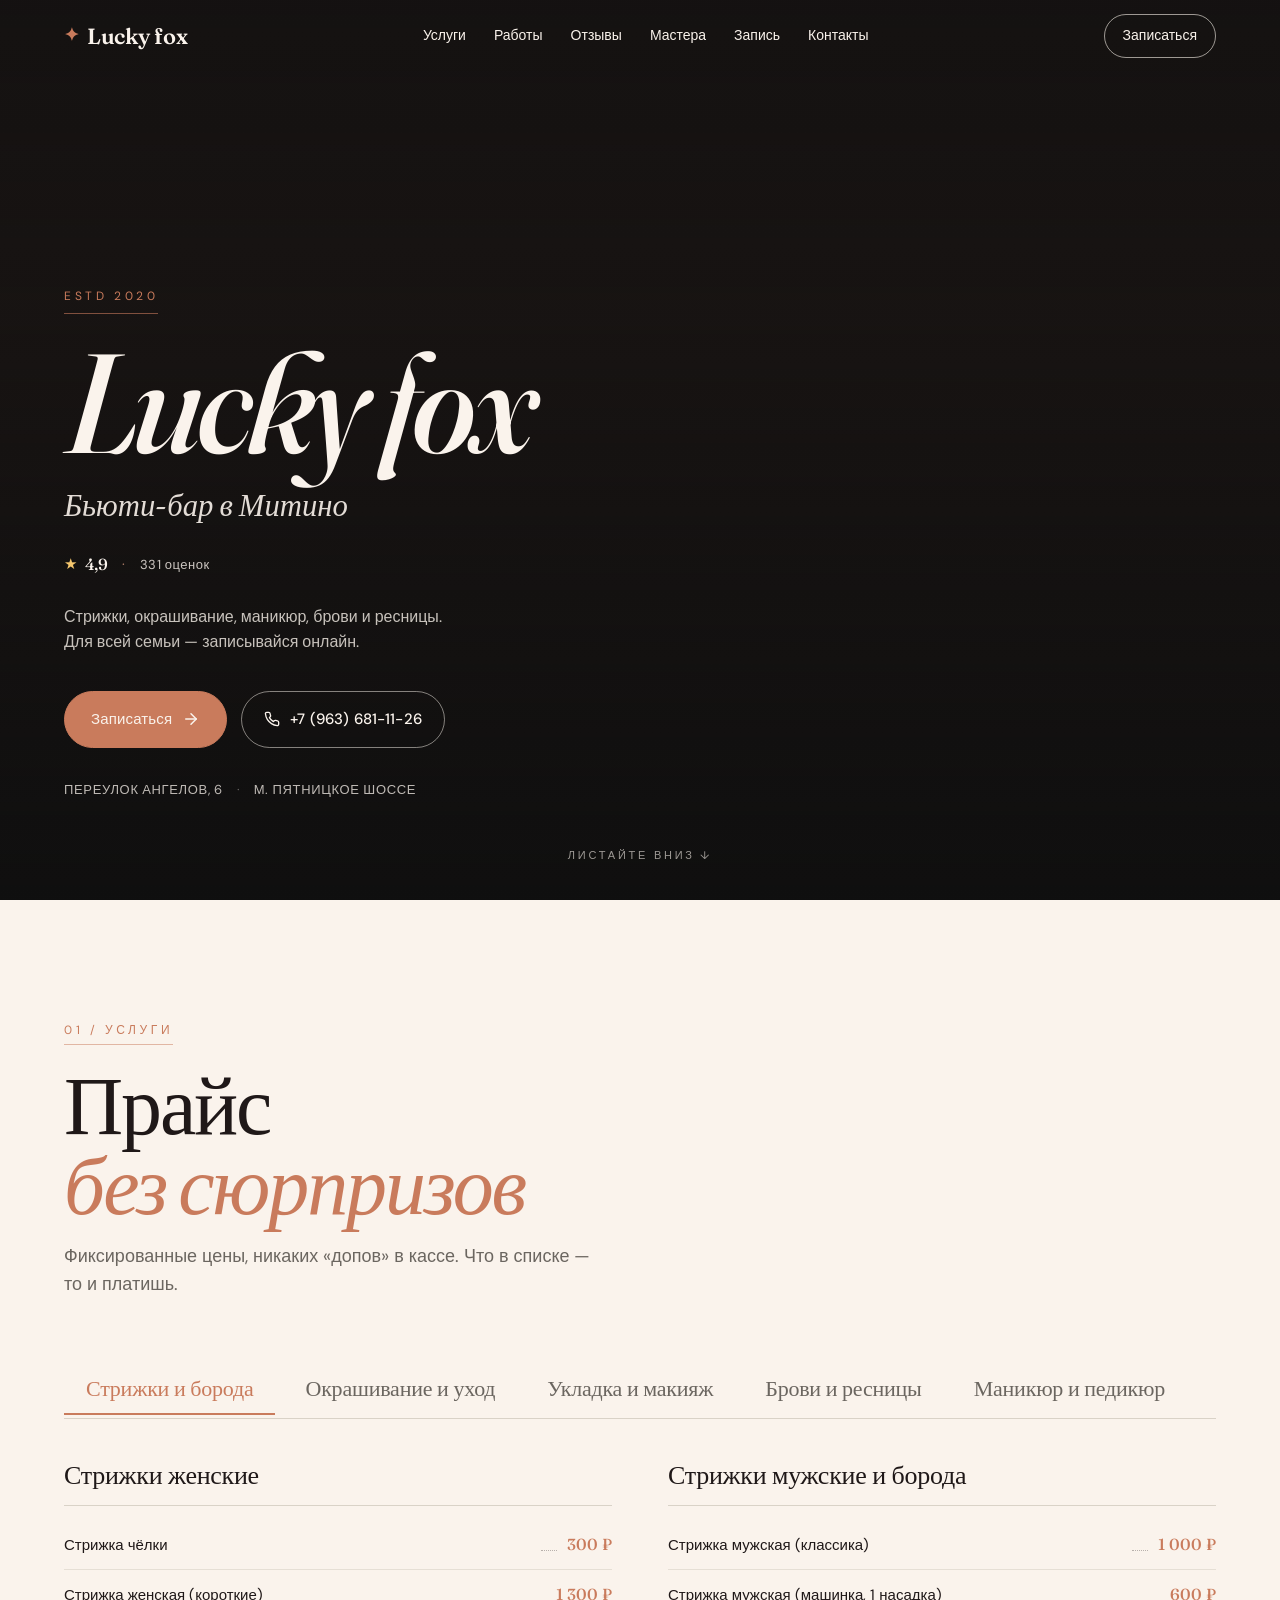
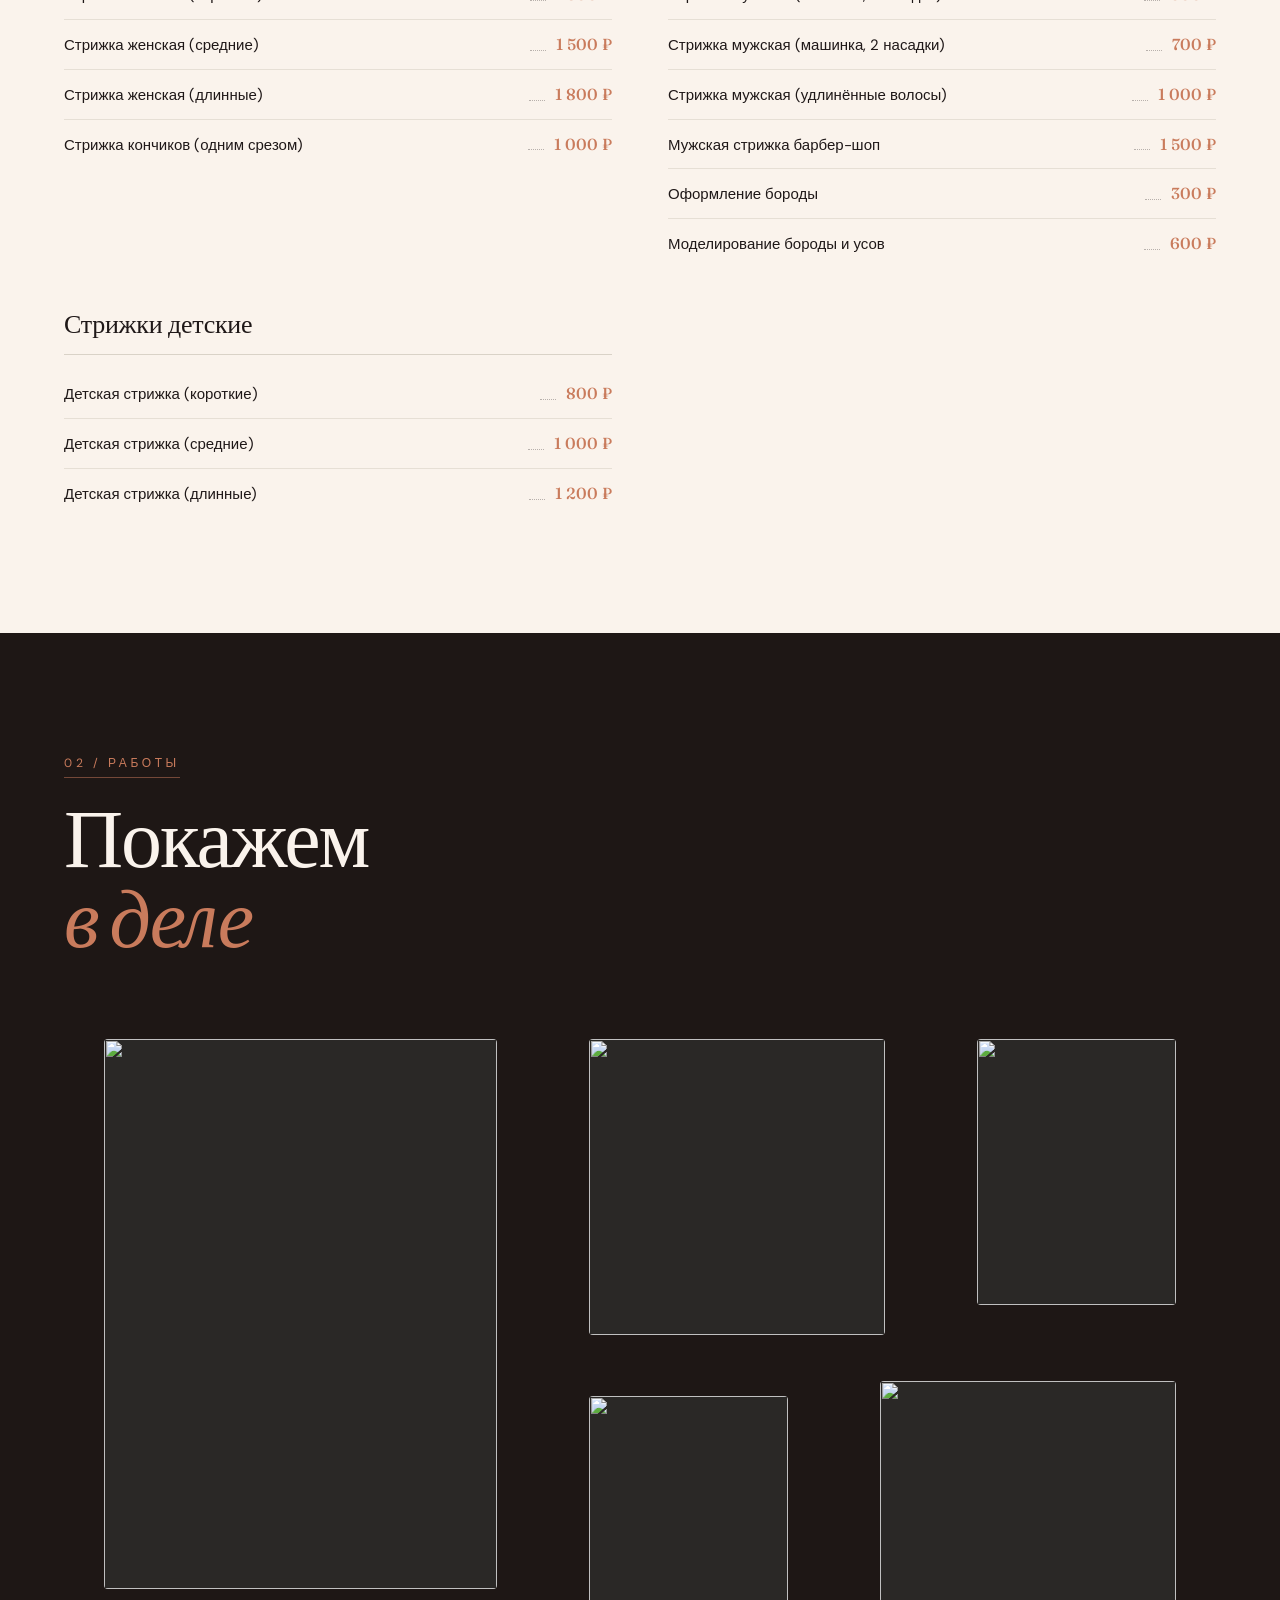
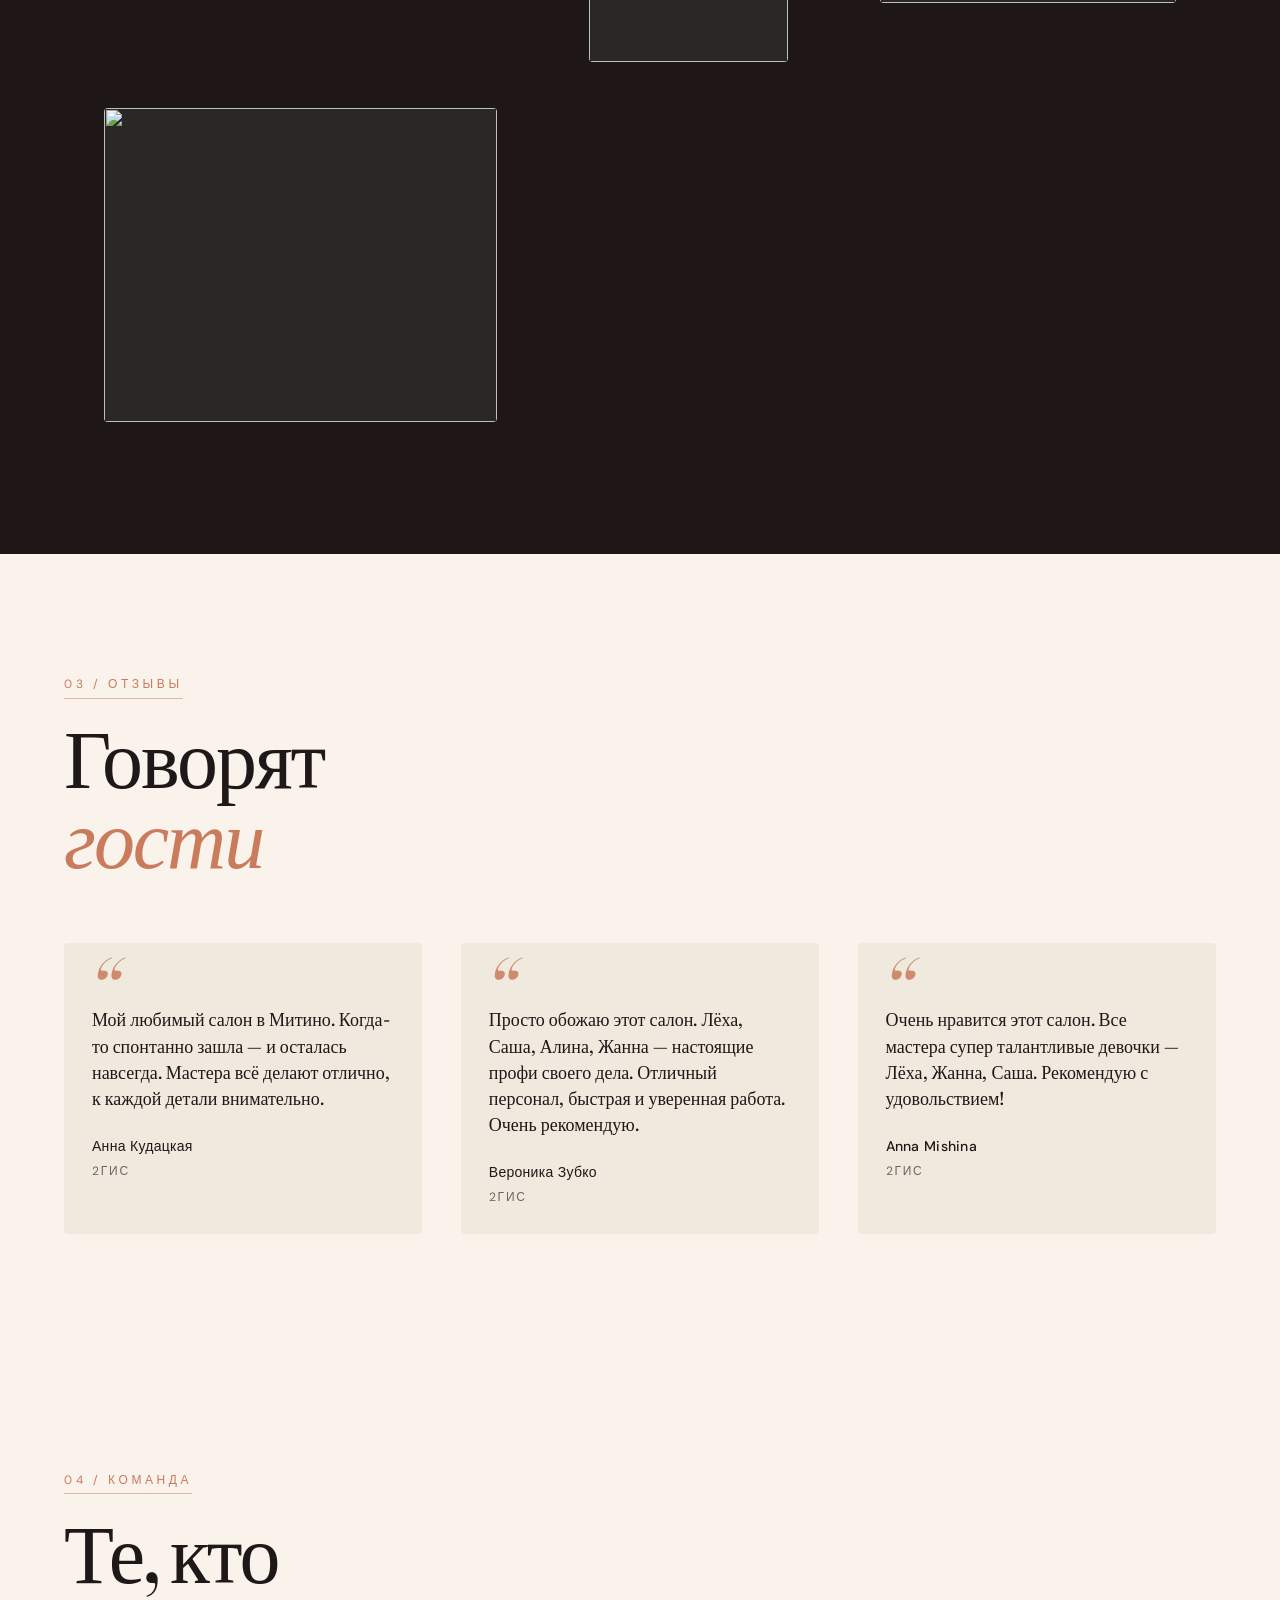
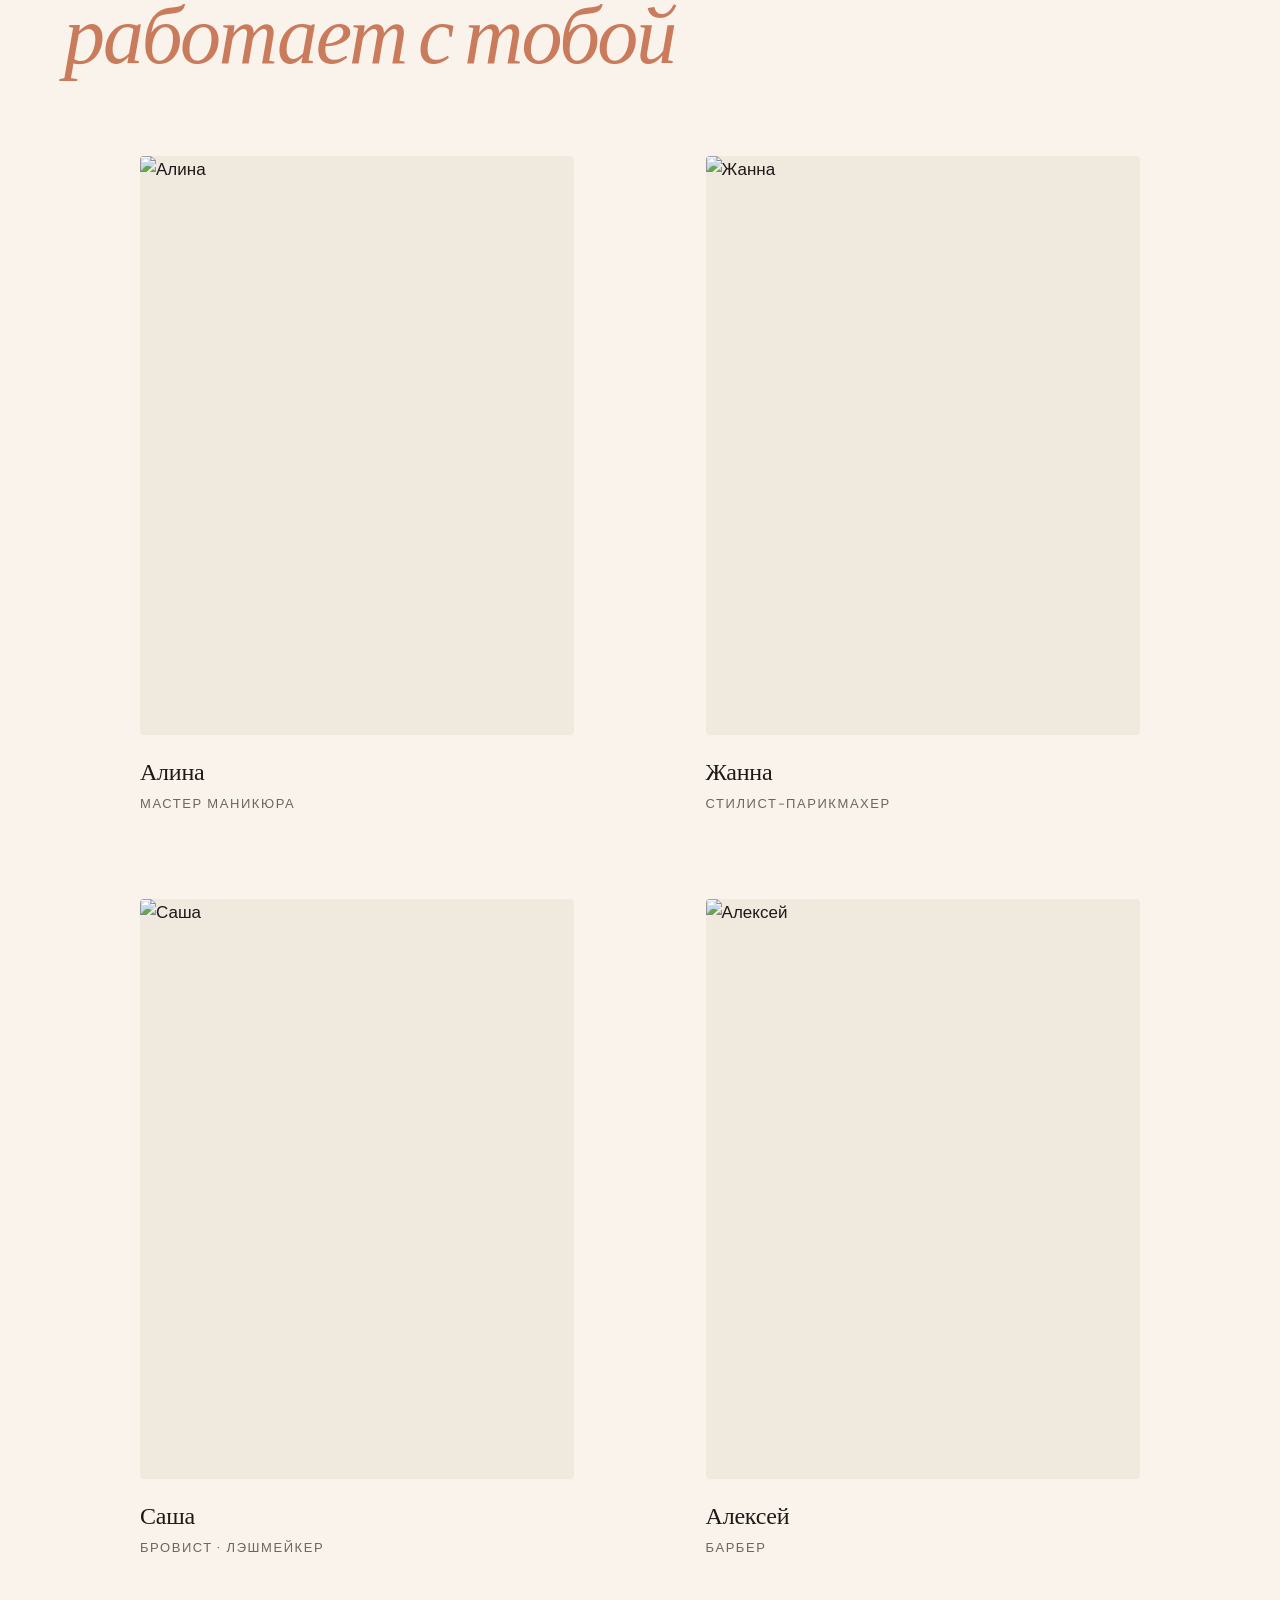
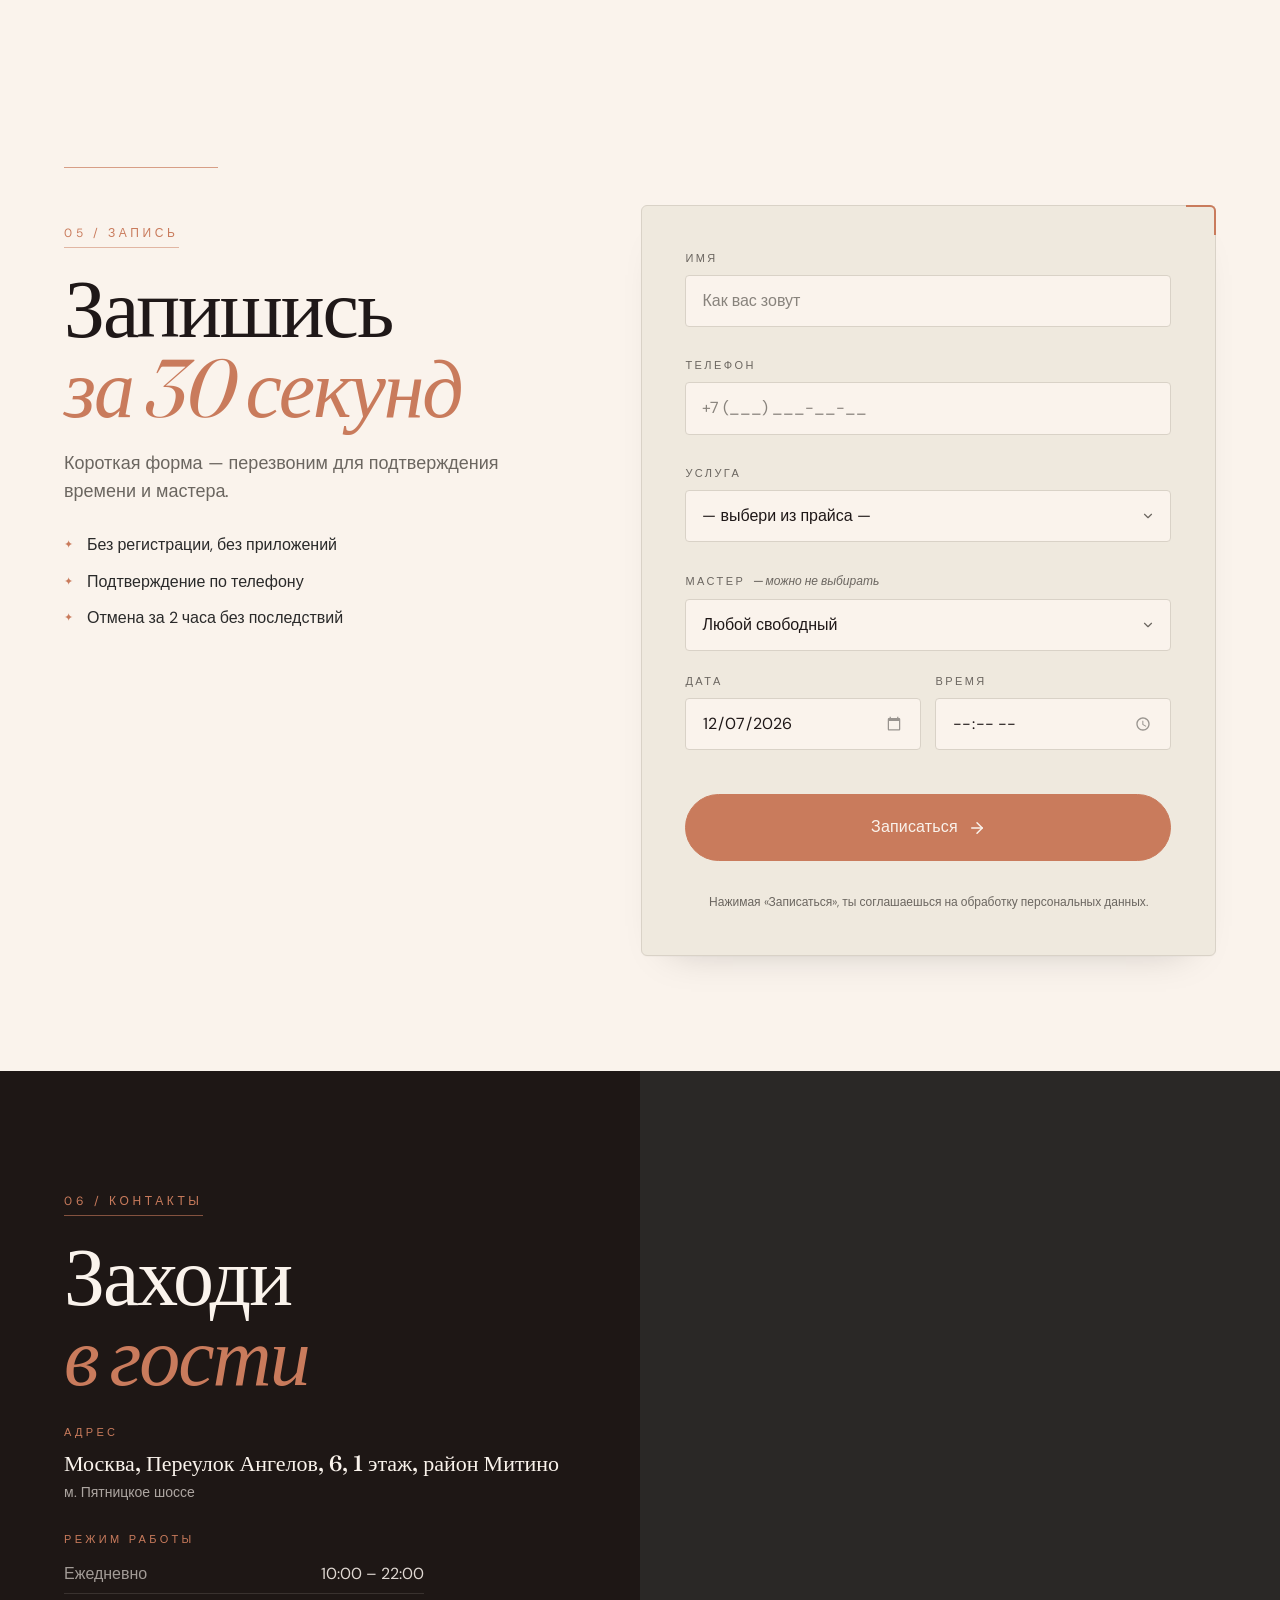
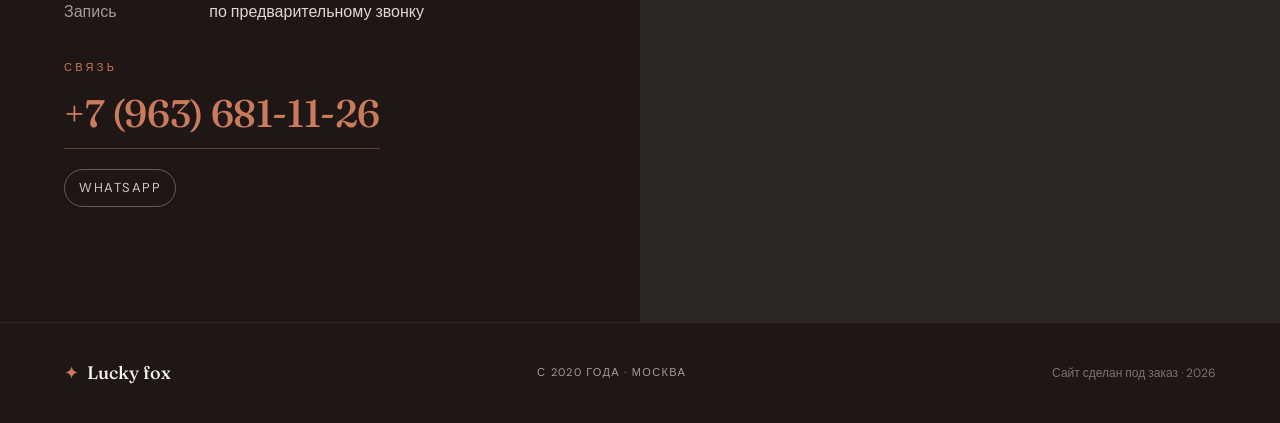
==== index.html @ 443ab56e "Lucky fox: полный прайс через табы (80 услуг, 5 категорий) + скролл «Листайте вниз»" ====
<!DOCTYPE html>
<html lang="ru">
<head>
  <meta charset="UTF-8" />
  <meta name="viewport" content="width=device-width, initial-scale=1, viewport-fit=cover" />
  <title data-bind="title">Барбершоп</title>
  <meta name="description" content="" data-bind="meta_description" />
  <meta name="theme-color" content="#1E1715" />

  <link rel="preconnect" href="https://fonts.googleapis.com" />
  <link rel="preconnect" href="https://fonts.gstatic.com" crossorigin />
  <link
    href="https://fonts.googleapis.com/css2?family=Fraunces:opsz,wght@9..144,400;9..144,500;9..144,600;9..144,700&family=DM+Sans:opsz,wght@9..40,400;9..40,500;9..40,600&display=swap"
    rel="stylesheet"
  />
  <link rel="stylesheet" href="style.css?v=3" />
</head>
<body>
  <!-- Шапка (мини, прилипает к верху) -->
  <header class="topbar" id="topbar">
    <a class="topbar__brand" href="#top">
      <span class="topbar__mark">✦</span>
      <span data-bind="name">—</span>
    </a>
    <nav class="topbar__nav">
      <a href="#services">Услуги</a>
      <a href="#gallery">Работы</a>
      <a href="#reviews">Отзывы</a>
      <a href="#masters">Мастера</a>
      <a href="#booking">Запись</a>
      <a href="#contacts">Контакты</a>
    </nav>
    <a class="topbar__cta" href="#booking">Записаться</a>
  </header>

  <!-- HERO -->
  <section class="hero" id="top">
    <div class="hero__media" data-bind-style="backgroundImage:hero_image_css"></div>
    <div class="hero__veil"></div>
    <div class="hero__inner">
      <div class="hero__est">
        ESTD <span data-bind="est_year">—</span>
      </div>
      <h1 class="hero__title">
        <span class="hero__title-name" data-bind="name">—</span>
      </h1>
      <p class="hero__tagline" data-bind="tagline">—</p>
      <div class="hero__trust" id="hero-trust"><!-- наполняется из config.trust --></div>
      <p class="hero__offer" data-bind="offer">—</p>
      <div class="hero__cta-row">
        <a class="btn btn--solid btn--with-arrow" href="#booking">
          <span>Записаться</span>
          <svg class="btn__arrow" viewBox="0 0 24 24" width="18" height="18" fill="none" stroke="currentColor" stroke-width="2" stroke-linecap="round" stroke-linejoin="round" aria-hidden="true"><line x1="5" y1="12" x2="19" y2="12"/><polyline points="12 5 19 12 12 19"/></svg>
        </a>
        <a class="btn btn--ghost btn--with-icon" data-bind-attr="href:phone_tel">
          <svg viewBox="0 0 24 24" width="16" height="16" fill="none" stroke="currentColor" stroke-width="2" stroke-linecap="round" stroke-linejoin="round" aria-hidden="true"><path d="M22 16.92v3a2 2 0 0 1-2.18 2 19.79 19.79 0 0 1-8.63-3.07 19.5 19.5 0 0 1-6-6 19.79 19.79 0 0 1-3.07-8.67A2 2 0 0 1 4.11 2h3a2 2 0 0 1 2 1.72 12.84 12.84 0 0 0 .7 2.81 2 2 0 0 1-.45 2.11L8.09 9.91a16 16 0 0 0 6 6l1.27-1.27a2 2 0 0 1 2.11-.45 12.84 12.84 0 0 0 2.81.7A2 2 0 0 1 22 16.92z"/></svg>
          <span data-bind="phone">—</span>
        </a>
      </div>
      <div class="hero__address">
        <span data-bind="address_short">—</span>
        <span class="dot">·</span>
        <span data-bind="metro">—</span>
      </div>
    </div>
    <div class="hero__scroll">Листайте вниз ↓</div>
  </section>

  <!-- УСЛУГИ -->
  <section class="section section--paper" id="services">
    <div class="section__head">
      <span class="eyebrow">01 / Услуги</span>
      <h2 class="section__title">Прайс<br /><em>без сюрпризов</em></h2>
      <p class="section__lede">
        Фиксированные цены, никаких «допов» в кассе. Что в списке — то и платишь.
      </p>
    </div>
    <div class="services-root" id="services-list">
      <!-- наполняется из config.services -->
    </div>
  </section>

  <!-- ГАЛЕРЕЯ -->
  <section class="section section--dark" id="gallery">
    <div class="section__head section__head--inverse">
      <span class="eyebrow">02 / Работы</span>
      <h2 class="section__title">Покажем<br /><em>в деле</em></h2>
    </div>
    <div class="gallery" id="gallery-grid">
      <!-- наполняется из config.gallery -->
    </div>
  </section>

  <!-- ОТЗЫВЫ -->
  <section class="section section--paper" id="reviews">
    <div class="section__head">
      <span class="eyebrow">03 / Отзывы</span>
      <h2 class="section__title">Говорят<br /><em>гости</em></h2>
    </div>
    <div class="reviews" id="reviews-list">
      <!-- наполняется из config.reviews -->
    </div>
  </section>

  <!-- МАСТЕРА -->
  <section class="section section--paper" id="masters" data-section="masters">
    <div class="section__head">
      <span class="eyebrow">04 / Команда</span>
      <h2 class="section__title">Те, кто<br /><em>работает с тобой</em></h2>
    </div>
    <div class="masters" id="masters-list">
      <!-- наполняется из config.masters -->
    </div>
  </section>

  <!-- ЗАПИСЬ -->
  <section class="section section--paper section--booking" id="booking">
    <div class="booking">
      <div class="booking__head">
        <span class="eyebrow">05 / Запись</span>
        <h2 class="section__title">Запишись<br /><em>за 30 секунд</em></h2>
        <p class="section__lede">
          Короткая форма — перезвоним для подтверждения времени и мастера.
        </p>
        <ul class="booking__points">
          <li><span class="booking__bullet">✦</span> Без регистрации, без приложений</li>
          <li><span class="booking__bullet">✦</span> Подтверждение по телефону</li>
          <li><span class="booking__bullet">✦</span> Отмена за 2 часа без последствий</li>
        </ul>
      </div>

      <form class="booking__form" id="booking-form" novalidate>
        <div class="field">
          <label class="field__label" for="b-name">Имя</label>
          <input class="field__input" id="b-name" name="name" type="text" required minlength="2" autocomplete="given-name" placeholder="Как вас зовут" />
          <div class="field__error" data-error-for="name"></div>
        </div>

        <div class="field">
          <label class="field__label" for="b-phone">Телефон</label>
          <input class="field__input" id="b-phone" name="phone" type="tel" required inputmode="tel" autocomplete="tel" placeholder="+7 (___) ___-__-__" />
          <div class="field__error" data-error-for="phone"></div>
        </div>

        <div class="field">
          <label class="field__label" for="b-service">Услуга</label>
          <div class="field__select-wrap">
            <select class="field__input field__select" id="b-service" name="service" required>
              <option value="">— выбери из прайса —</option>
            </select>
            <svg class="field__select-caret" viewBox="0 0 24 24" width="14" height="14" fill="none" stroke="currentColor" stroke-width="2" stroke-linecap="round" stroke-linejoin="round" aria-hidden="true"><polyline points="6 9 12 15 18 9"/></svg>
          </div>
          <div class="field__error" data-error-for="service"></div>
        </div>

        <div class="field">
          <label class="field__label" for="b-master">
            Мастер <span class="field__opt">— можно не выбирать</span>
          </label>
          <div class="field__select-wrap">
            <select class="field__input field__select" id="b-master" name="master">
              <option value="">Любой свободный</option>
            </select>
            <svg class="field__select-caret" viewBox="0 0 24 24" width="14" height="14" fill="none" stroke="currentColor" stroke-width="2" stroke-linecap="round" stroke-linejoin="round" aria-hidden="true"><polyline points="6 9 12 15 18 9"/></svg>
          </div>
        </div>

        <div class="field-row">
          <div class="field">
            <label class="field__label" for="b-date">Дата</label>
            <input class="field__input" id="b-date" name="date" type="date" required />
            <div class="field__error" data-error-for="date"></div>
          </div>
          <div class="field">
            <label class="field__label" for="b-time">Время</label>
            <input class="field__input" id="b-time" name="time" type="time" required step="900" />
            <div class="field__error" data-error-for="time"></div>
          </div>
        </div>

        <button class="btn btn--solid btn--book btn--with-arrow" type="submit" id="booking-submit">
          <span class="btn__label">Записаться</span>
          <svg class="btn__arrow" viewBox="0 0 24 24" width="18" height="18" fill="none" stroke="currentColor" stroke-width="2" stroke-linecap="round" stroke-linejoin="round" aria-hidden="true"><line x1="5" y1="12" x2="19" y2="12"/><polyline points="12 5 19 12 12 19"/></svg>
          <svg class="btn__spinner" viewBox="0 0 24 24" width="20" height="20" fill="none" stroke="currentColor" stroke-width="2" stroke-linecap="round" aria-hidden="true"><circle cx="12" cy="12" r="9" stroke-opacity=".25"/><path d="M21 12a9 9 0 0 0-9-9"/></svg>
        </button>

        <p class="booking__legal">
          Нажимая «Записаться», ты соглашаешься на обработку персональных данных.
        </p>
      </form>

      <!-- Success state — показывается вместо формы после успешной отправки -->
      <div class="booking__success" id="booking-success" hidden>
        <span class="booking__success-mark">✦</span>
        <h3 class="booking__success-title">Заявка<br /><em>принята</em></h3>
        <p class="booking__success-lede">
          Мы свяжемся с тобой в течение часа, чтобы подтвердить время и мастера.
        </p>
        <div class="booking__success-actions">
          <a class="btn btn--ghost-dark btn--with-icon" data-bind-attr="href:phone_tel">
            <svg viewBox="0 0 24 24" width="16" height="16" fill="none" stroke="currentColor" stroke-width="2" stroke-linecap="round" stroke-linejoin="round" aria-hidden="true"><path d="M22 16.92v3a2 2 0 0 1-2.18 2 19.79 19.79 0 0 1-8.63-3.07 19.5 19.5 0 0 1-6-6 19.79 19.79 0 0 1-3.07-8.67A2 2 0 0 1 4.11 2h3a2 2 0 0 1 2 1.72 12.84 12.84 0 0 0 .7 2.81 2 2 0 0 1-.45 2.11L8.09 9.91a16 16 0 0 0 6 6l1.27-1.27a2 2 0 0 1 2.11-.45 12.84 12.84 0 0 0 2.81.7A2 2 0 0 1 22 16.92z"/></svg>
            <span>Позвонить сейчас</span>
          </a>
          <button class="booking__again" id="booking-again" type="button">или записаться ещё раз</button>
        </div>
      </div>
    </div>
  </section>

  <!-- КОНТАКТЫ -->
  <section class="section section--dark section--contacts" id="contacts">
    <div class="contacts">
      <div class="contacts__col contacts__col--info">
        <span class="eyebrow eyebrow--inverse">06 / Контакты</span>
        <h2 class="section__title section__title--inverse">
          Заходи<br /><em>в гости</em>
        </h2>

        <div class="contacts__block">
          <div class="contacts__label">Адрес</div>
          <div class="contacts__value" data-bind="address">—</div>
          <div class="contacts__sub" data-bind="metro">—</div>
        </div>

        <div class="contacts__block">
          <div class="contacts__label">Режим работы</div>
          <ul class="hours" id="hours-list">
            <!-- наполняется из config.hours -->
          </ul>
        </div>

        <div class="contacts__block">
          <div class="contacts__label">Связь</div>
          <a class="contacts__phone" data-bind-attr="href:phone_tel">
            <span data-bind="phone">—</span>
          </a>
          <div class="contacts__socials" id="contacts-socials">
            <!-- наполняется из config.* -->
          </div>
        </div>
      </div>

      <div class="contacts__col contacts__col--map">
        <div class="map" id="map">
          <!-- iframe вставляется через script.js, если задан config.map_embed_src -->
        </div>
      </div>
    </div>
  </section>

  <!-- ФУТЕР -->
  <footer class="footer">
    <div class="footer__brand">
      <span class="footer__mark">✦</span>
      <span data-bind="name">—</span>
    </div>
    <div class="footer__est">
      С <span data-bind="est_year">—</span> года · Москва
    </div>
    <div class="footer__signature">
      Сайт сделан под заказ · <span class="footer__year" id="footer-year"></span>
    </div>
  </footer>

  <!-- Плавающая кнопка записи для мобилы -->
  <a class="fab" href="#booking" aria-label="Записаться">
    <svg viewBox="0 0 24 24" width="20" height="20" fill="none" stroke="currentColor" stroke-width="2" stroke-linecap="round" stroke-linejoin="round" aria-hidden="true">
      <rect x="3" y="4" width="18" height="18" rx="2" ry="2"/>
      <line x1="16" y1="2" x2="16" y2="6"/>
      <line x1="8" y1="2" x2="8" y2="6"/>
      <line x1="3" y1="10" x2="21" y2="10"/>
      <polyline points="9 16 11 18 15 14"/>
    </svg>
    <span class="fab__label">Записаться</span>
  </a>

  <script src="config.js?v=3"></script>
  <script src="script.js?v=3"></script>
</body>
</html>
---- style.css ----
/* ============================================================
   ТОПОР · Барбершоп — Editorial Minimalism
   Шрифты: Fraunces (display, variable serif) + DM Sans (body)
   Все настраиваемые значения — в :root и инжектятся из config.js
   ============================================================ */

:root {
  /* Цвета (переопределяются из config.js через JS) */
  --accent: #B8835A;
  --accent-dark: #8E5F3E;
  --ink: #0F0F0F;
  --ink-soft: #2A2A2A;
  --muted: #6B6660;
  --line: #D9D2C7;
  --paper: #F5F1EB;
  --paper-soft: #EFE9DE;
  --paper-dark: #1A1A1A;
  --paper-dark-soft: #2A2826;

  /* Типографика — расширенный fallback, если Fraunces не загрузится (например, на iOS) */
  --display: "Fraunces", "Iowan Old Style", "Cormorant Garamond", "Hoefler Text", "Georgia", "Times New Roman", serif;
  --body: "DM Sans", -apple-system, BlinkMacSystemFont, "Segoe UI", sans-serif;

  /* Ритм */
  --section-px: clamp(20px, 5vw, 96px);
  --section-py: clamp(64px, 9vw, 140px);
  --max-w: 1320px;
}

* { box-sizing: border-box; }
html { scroll-behavior: smooth; }
body {
  margin: 0;
  font-family: var(--body);
  font-size: 17px;
  line-height: 1.55;
  color: var(--ink);
  /* Тёмный фон под всем сайтом — чтобы iOS safe-area сверху/снизу не была белой */
  background: var(--paper-dark);
  -webkit-font-smoothing: antialiased;
  text-rendering: optimizeLegibility;
}
img { max-width: 100%; display: block; }
a { color: inherit; text-decoration: none; }
button { font: inherit; cursor: pointer; }

/* ===== TOPBAR ===== */
.topbar {
  position: fixed; top: 0; left: 0; right: 0; z-index: 50;
  padding-top: max(14px, env(safe-area-inset-top));
  padding-bottom: 14px;
  padding-left: var(--section-px); padding-right: var(--section-px);
  display: flex; align-items: center; justify-content: space-between;
  /* Прозрачный над hero — фон появляется только при скролле */
  background: transparent;
  border-bottom: 1px solid transparent;
  transition: background .25s, border-color .2s, padding .2s, backdrop-filter .25s;
}
.topbar.is-scrolled {
  background: color-mix(in srgb, var(--paper) 92%, transparent);
  backdrop-filter: blur(12px);
  -webkit-backdrop-filter: blur(12px);
  border-bottom-color: var(--line);
  padding-top: max(10px, env(safe-area-inset-top));
  padding-bottom: 10px;
}
/* Над hero (когда topbar прозрачный) текст белый, чтобы читался на фото */
.topbar:not(.is-scrolled) .topbar__brand,
.topbar:not(.is-scrolled) .topbar__nav a { color: var(--paper); }
.topbar:not(.is-scrolled) .topbar__cta {
  color: var(--paper);
  border-color: color-mix(in srgb, var(--paper) 60%, transparent);
}
.topbar:not(.is-scrolled) .topbar__cta:hover {
  background: var(--paper); color: var(--ink); border-color: var(--paper);
}
.topbar__brand {
  display: inline-flex; align-items: center; gap: 8px;
  font-family: var(--display); font-weight: 600; font-size: 22px;
  letter-spacing: -.01em;
}
.topbar__mark { color: var(--accent); font-size: 18px; transform: translateY(-1px); }
.topbar__nav { display: flex; gap: 28px; font-size: 14px; }
.topbar__nav a {
  position: relative; padding: 6px 0;
  color: var(--ink-soft); transition: color .15s;
}
.topbar__nav a:hover { color: var(--accent); }
.topbar__cta {
  padding: 10px 18px;
  border: 1px solid var(--ink);
  border-radius: 999px;
  font-size: 14px; font-weight: 500;
  transition: background .15s, color .15s;
}
.topbar__cta:hover { background: var(--ink); color: var(--paper); }

@media (max-width: 820px) {
  .topbar { padding: 10px 16px; }
  .topbar__nav { display: none; }
  .topbar__brand { font-size: 18px; }
  .topbar__cta { padding: 8px 14px; font-size: 13px; }
}

/* ===== HERO ===== */
.hero {
  position: relative; min-height: 100vh;
  display: flex; align-items: flex-end;
  padding: 120px var(--section-px) clamp(60px, 8vw, 100px);
  color: var(--paper); overflow: hidden;
}
.hero__media {
  position: absolute; inset: 0;
  background-size: cover; background-position: center;
  transform: scale(1.05);
  animation: heroZoom 18s ease-out forwards;
}
@keyframes heroZoom { to { transform: scale(1); } }
.hero__veil {
  position: absolute; inset: 0;
  background: linear-gradient(
    180deg,
    rgba(15,15,15,.62) 0%,
    rgba(15,15,15,.42) 35%,
    rgba(15,15,15,.95) 100%
  );
}
.hero__inner {
  position: relative;
  max-width: 880px;
  width: 100%;
}
.hero__est {
  display: inline-block;
  font-size: 12px; letter-spacing: .3em; text-transform: uppercase;
  color: var(--accent);
  padding-bottom: 8px;
  border-bottom: 1px solid color-mix(in srgb, var(--accent) 60%, transparent);
  margin-bottom: 24px;
  animation: fadeUp .8s .1s both;
}
.hero__title {
  font-family: var(--display);
  font-weight: 500;
  font-size: clamp(56px, 11vw, 168px);
  line-height: .92;
  letter-spacing: -.035em;
  margin: 0 0 18px;
  animation: fadeUp .9s .25s both;
}
.hero__title-name { font-style: italic; }
.hero__tagline {
  font-family: var(--display);
  font-size: clamp(22px, 2.4vw, 32px);
  font-weight: 400;
  font-style: italic;
  margin: 0 0 28px;
  line-height: 1.25;
  max-width: 660px;
  color: color-mix(in srgb, var(--paper) 90%, transparent);
  animation: fadeUp .9s .4s both;
}
.hero__trust {
  display: flex; flex-wrap: wrap; align-items: center;
  gap: 14px;
  margin: 0 0 28px;
  font-size: 13px;
  letter-spacing: .04em;
  color: color-mix(in srgb, var(--paper) 80%, transparent);
  animation: fadeUp .9s .5s both;
}
.hero__trust:empty { display: none; }
.hero__trust-rating {
  display: inline-flex; align-items: center; gap: 7px;
  color: var(--paper);
}
.hero__trust-star { color: #F5C76E; font-size: 15px; line-height: 1; }
.hero__trust-rating strong {
  font-family: var(--display); font-weight: 500;
  font-size: 16px; letter-spacing: -.01em;
}
.hero__trust-sep {
  color: color-mix(in srgb, var(--accent) 75%, var(--paper));
  font-size: 14px;
  opacity: .8;
  user-select: none;
}
.hero__trust-award {
  display: inline-flex; align-items: center; gap: 6px;
  font-style: italic;
  color: color-mix(in srgb, var(--accent) 80%, var(--paper));
}
.hero__trust-award::before {
  content: "✦";
  color: var(--accent);
  font-size: 10px;
  font-style: normal;
}
.hero__offer {
  font-size: 16px;
  max-width: 540px;
  margin: 0 0 36px;
  white-space: pre-line;
  color: color-mix(in srgb, var(--paper) 78%, transparent);
  animation: fadeUp .9s .55s both;
}
.hero__cta-row {
  display: flex; flex-wrap: wrap; gap: 14px;
  margin-bottom: 32px;
  animation: fadeUp .9s .7s both;
}
.hero__address {
  font-size: 13px;
  letter-spacing: .05em;
  text-transform: uppercase;
  color: color-mix(in srgb, var(--paper) 75%, transparent);
  animation: fadeUp .9s .85s both;
}
.hero__address .dot { margin: 0 10px; opacity: .5; }
.hero__scroll {
  position: absolute;
  left: 50%; bottom: clamp(20px, 4vw, 36px);
  transform: translateX(-50%);
  font-size: 11px; letter-spacing: .25em; text-transform: uppercase;
  color: color-mix(in srgb, var(--paper) 60%, transparent);
  animation: scrollFadeUp 1s 1s both, scrollBounce 2.6s 2s ease-in-out infinite;
  pointer-events: none;
}
@keyframes scrollFadeUp { from { opacity: 0; transform: translate(-50%, 24px); } to { opacity: 1; transform: translate(-50%, 0); } }
@keyframes scrollBounce { 0%, 100% { transform: translate(-50%, 0); } 50% { transform: translate(-50%, 8px); } }
@keyframes fadeUp { from { opacity: 0; transform: translateY(24px); } to { opacity: 1; transform: none; } }
@keyframes bounce { 0%, 100% { transform: translateY(0); } 50% { transform: translateY(8px); } }

@media (max-width: 600px) {
  .hero { min-height: 94vh; padding-bottom: 80px; }
  .hero__scroll { display: none; }
  .hero__address { font-size: 12px; }
  .hero__cta-row { width: 100%; }
}

/* ===== BUTTONS ===== */
.btn {
  display: inline-flex; align-items: center; gap: 10px;
  padding: 16px 26px;
  border-radius: 999px;
  font-size: 15px; font-weight: 500;
  letter-spacing: .01em;
  transition: transform .15s, background .15s, color .15s, border-color .15s;
}
.btn:active { transform: translateY(1px); }
.btn--solid {
  background: var(--accent); color: var(--paper);
  border: 1px solid var(--accent);
}
.btn--solid:hover { background: var(--accent-dark); border-color: var(--accent-dark); }
.btn--solid .btn__phone {
  font-family: var(--display); font-weight: 500; font-size: 16px;
  opacity: .85;
}
.btn--ghost {
  background: transparent; color: var(--paper);
  border: 1px solid color-mix(in srgb, var(--paper) 50%, transparent);
}
.btn--ghost:hover {
  border-color: var(--paper);
  background: color-mix(in srgb, var(--paper) 10%, transparent);
}
.btn--ghost-dark {
  background: transparent; color: var(--ink);
  border: 1px solid var(--ink);
}
.btn--ghost-dark:hover { background: var(--ink); color: var(--paper); }
.btn--with-arrow .btn__arrow { transition: transform .25s cubic-bezier(.5,.05,.2,1); }
.btn--with-arrow:hover .btn__arrow { transform: translateX(4px); }
.btn--with-icon { padding: 14px 22px; }
.btn--book {
  padding: 20px 32px;
  font-size: 16px;
  width: 100%;
  justify-content: center;
}
.btn--book .btn__spinner { display: none; animation: spin 1s linear infinite; }
.btn--book.is-loading { pointer-events: none; opacity: .85; }
.btn--book.is-loading .btn__label,
.btn--book.is-loading .btn__arrow { display: none; }
.btn--book.is-loading .btn__spinner { display: inline-block; }
@keyframes spin { to { transform: rotate(360deg); } }

/* ===== SECTIONS ===== */
.section {
  padding: var(--section-py) var(--section-px);
  position: relative;
}
.section--paper { background: var(--paper); color: var(--ink); }
.section--dark { background: var(--paper-dark); color: var(--paper); }
.section__head { max-width: var(--max-w); margin: 0 auto clamp(40px, 5vw, 72px); }
.section__head--inverse { color: var(--paper); }
.eyebrow {
  display: inline-block;
  font-size: 12px; letter-spacing: .3em; text-transform: uppercase;
  color: var(--accent); margin-bottom: 20px;
  padding-bottom: 4px;
  border-bottom: 1px solid color-mix(in srgb, var(--accent) 50%, transparent);
}
.eyebrow--inverse { color: var(--accent); border-bottom-color: color-mix(in srgb, var(--accent) 60%, transparent); }
.section__title {
  font-family: var(--display);
  font-weight: 500;
  font-size: clamp(42px, 6.4vw, 96px);
  line-height: .98;
  letter-spacing: -.025em;
  margin: 0 0 18px;
  max-width: 900px;
}
.section__title em { font-style: italic; color: var(--accent); font-weight: 400; }
.section__title--inverse em { color: var(--accent); }
.section__lede {
  font-size: 18px;
  max-width: 540px;
  color: var(--muted);
  margin: 0;
}

/* ===== SERVICES ===== */
.services {
  list-style: none; padding: 0; margin: 0 auto;
  max-width: var(--max-w);
  border-top: 1px solid var(--line);
}
.services__item {
  display: grid;
  grid-template-columns: 60px 1fr auto auto;
  gap: 24px;
  align-items: baseline;
  padding: 28px 0;
  border-bottom: 1px solid var(--line);
  transition: padding .25s, background .25s;
}
.services__item:hover { padding-left: 12px; padding-right: 12px; background: var(--paper-soft); }
.services__num {
  font-family: var(--display);
  font-style: italic;
  font-size: 18px;
  color: var(--accent);
}
.services__title {
  font-family: var(--display);
  font-size: clamp(22px, 2.3vw, 30px);
  font-weight: 500;
  letter-spacing: -.01em;
  line-height: 1.15;
}
.services__note {
  font-size: 13px;
  color: var(--muted);
  letter-spacing: .02em;
  text-align: right;
}
.services__price {
  font-family: var(--display);
  font-size: clamp(20px, 2.2vw, 28px);
  font-weight: 500;
  color: var(--ink);
  white-space: nowrap;
  min-width: 130px;
  text-align: right;
}

@media (max-width: 700px) {
  .services__item {
    grid-template-columns: 32px 1fr;
    gap: 12px;
    padding: 22px 0;
  }
  .services__item:hover { padding-left: 0; padding-right: 0; background: transparent; }
  .services__title { font-size: 19px; grid-column: 2; }
  .services__num { font-size: 14px; align-self: start; padding-top: 4px; }
  .services__price { grid-column: 2; text-align: left; font-size: 18px; min-width: 0; margin-top: 4px; }
  .services__note { grid-column: 2; text-align: left; }
}

/* ===== GALLERY ===== */
.gallery {
  max-width: var(--max-w); margin: 0 auto;
  display: grid;
  grid-template-columns: repeat(12, 1fr);
  gap: 12px;
  align-items: start;
}
.gallery__item {
  position: relative;
  overflow: hidden;
  border-radius: 4px;
  background: var(--paper-dark-soft);
  aspect-ratio: 4 / 5;
}
/* Асимметричный паттерн для первых 6: */
.gallery__item:nth-child(1) { grid-column: span 5; grid-row: span 2; aspect-ratio: 5 / 7; }
.gallery__item:nth-child(2) { grid-column: span 4; aspect-ratio: 1 / 1; }
.gallery__item:nth-child(3) { grid-column: span 3; aspect-ratio: 3 / 4; }
.gallery__item:nth-child(4) { grid-column: span 3; aspect-ratio: 3 / 4; margin-top: 32px; }
.gallery__item:nth-child(5) { grid-column: span 4; aspect-ratio: 4 / 3; }
.gallery__item:nth-child(6) { grid-column: span 5; aspect-ratio: 5 / 4; }
.gallery__item:nth-child(n+7) { grid-column: span 4; }
.gallery__img {
  width: 100%; height: 100%;
  object-fit: cover;
  transition: transform .8s cubic-bezier(.16,.84,.44,1);
  filter: saturate(.92);
}
.gallery__item:hover .gallery__img { transform: scale(1.04); }
@media (max-width: 820px) {
  .gallery { grid-template-columns: repeat(2, 1fr); gap: 10px; }
  .gallery__item,
  .gallery__item:nth-child(n+7) { grid-column: span 1; grid-row: auto; margin-top: 0; aspect-ratio: 4 / 5; }
  /* Намеренный «масонри-ритм» — разные пропорции и небольшие сдвиги, чтобы плитка не была линейкой */
  .gallery__item:nth-child(1) { grid-column: 1 / -1; aspect-ratio: 5 / 4; }
  .gallery__item:nth-child(2) { aspect-ratio: 3 / 4; }
  .gallery__item:nth-child(3) { aspect-ratio: 1 / 1; margin-top: 24px; }
  .gallery__item:nth-child(4) { aspect-ratio: 5 / 6; }
  .gallery__item:nth-child(5) { aspect-ratio: 4 / 5; margin-top: 18px; }
  .gallery__item:nth-child(6) { aspect-ratio: 3 / 4; }
}

/* ===== REVIEWS ===== */
.reviews {
  max-width: var(--max-w); margin: 0 auto;
  display: grid;
  grid-template-columns: repeat(3, 1fr);
  gap: clamp(20px, 3vw, 48px);
}
.review {
  position: relative;
  padding: 32px 28px 28px;
  background: var(--paper-soft);
  border-radius: 4px;
}
.review__mark {
  font-family: var(--display);
  font-style: italic;
  font-size: 92px;
  color: var(--accent);
  line-height: .5;
  position: absolute;
  top: 28px; left: 22px;
  opacity: .85;
}
.review__text {
  font-family: var(--display);
  font-size: 18px;
  font-weight: 400;
  line-height: 1.45;
  color: var(--ink);
  margin: 32px 0 24px;
  position: relative;
}
.review__author {
  font-size: 14px;
  font-weight: 500;
  letter-spacing: .02em;
}
.review__source {
  font-size: 12px;
  letter-spacing: .15em;
  text-transform: uppercase;
  color: var(--muted);
  margin-top: 4px;
}
@media (max-width: 820px) { .reviews { grid-template-columns: 1fr; } }

/* ===== MASTERS ===== */
.masters {
  max-width: 1080px;            /* чуть уже — чтобы 2 колонки выглядели плотнее */
  margin: 0 auto;
  display: grid;
  grid-template-columns: repeat(2, 1fr);
  gap: clamp(28px, 4vw, 64px);
}
.master__photo-wrap {
  aspect-ratio: 3 / 4;
  overflow: hidden;
  margin-bottom: 18px;
  background: var(--paper-soft);
  border-radius: 4px;
}
.master__photo {
  width: 100%; height: 100%; object-fit: cover;
  filter: grayscale(.15) saturate(.95);
  transition: transform .8s cubic-bezier(.16,.84,.44,1), filter .4s;
}
.master:hover .master__photo { transform: scale(1.03); filter: grayscale(0) saturate(1); }
.master__name {
  font-family: var(--display);
  font-size: 24px; font-weight: 500;
  letter-spacing: -.01em;
  margin: 0 0 4px;
}
.master__role {
  font-size: 13px;
  letter-spacing: .12em;
  text-transform: uppercase;
  color: var(--muted);
}
@media (max-width: 480px) { .masters { grid-template-columns: 1fr; } }

/* ===== CONTACTS ===== */
.section--contacts { padding: 0; }
.contacts {
  display: grid;
  grid-template-columns: 1fr 1fr;
  min-height: 640px;
}
.contacts__col--info {
  padding: var(--section-py) var(--section-px);
}
.contacts__col--map {
  background: var(--paper-dark-soft);
  position: relative;
  min-height: 480px;
}
.contacts__block { margin-top: 28px; }
.contacts__label {
  font-size: 11px; letter-spacing: .3em; text-transform: uppercase;
  color: var(--accent); margin-bottom: 8px;
}
.contacts__value {
  font-family: var(--display);
  font-size: 22px; font-weight: 500;
  line-height: 1.3;
  color: var(--paper);
}
.contacts__sub { font-size: 14px; color: color-mix(in srgb, var(--paper) 65%, transparent); margin-top: 4px; }
.contacts__phone {
  display: inline-block;
  font-family: var(--display);
  font-size: clamp(28px, 3vw, 40px);
  font-weight: 500;
  color: var(--accent);
  letter-spacing: -.01em;
  border-bottom: 1px solid color-mix(in srgb, var(--accent) 40%, transparent);
  padding-bottom: 4px;
  transition: color .15s, border-color .15s;
}
.contacts__phone:hover { color: var(--paper); border-color: var(--paper); }
.contacts__socials { display: flex; gap: 16px; margin-top: 20px; }
.contacts__socials a {
  font-size: 13px;
  letter-spacing: .12em;
  text-transform: uppercase;
  color: color-mix(in srgb, var(--paper) 80%, transparent);
  padding: 8px 14px;
  border: 1px solid color-mix(in srgb, var(--paper) 30%, transparent);
  border-radius: 999px;
  transition: border-color .15s, color .15s;
}
.contacts__socials a:hover { color: var(--paper); border-color: var(--paper); }
.hours { list-style: none; padding: 0; margin: 0; }
.hours li {
  display: flex; justify-content: space-between;
  padding: 6px 0;
  font-size: 16px;
  color: color-mix(in srgb, var(--paper) 88%, transparent);
  border-bottom: 1px solid color-mix(in srgb, var(--paper) 12%, transparent);
  max-width: 360px;
}
.hours li:last-child { border-bottom: none; }
.hours span:first-child { color: color-mix(in srgb, var(--paper) 60%, transparent); }

.map { width: 100%; height: 100%; min-height: 480px; }
.map iframe { width: 100%; height: 100%; border: 0; display: block; }

@media (max-width: 900px) {
  .contacts { grid-template-columns: 1fr; }
  .contacts__col--map { min-height: 340px; order: 2; }
  .map { min-height: 340px; }
}

/* ===== FOOTER ===== */
.footer {
  padding: 36px var(--section-px);
  background: var(--paper-dark);
  color: color-mix(in srgb, var(--paper) 60%, transparent);
  display: flex; flex-wrap: wrap; align-items: center; justify-content: space-between;
  gap: 16px;
  font-size: 13px;
  border-top: 1px solid color-mix(in srgb, var(--paper) 8%, transparent);
}
.footer__brand {
  font-family: var(--display);
  font-size: 18px; font-weight: 500;
  color: var(--paper);
  display: inline-flex; gap: 8px;
}
.footer__mark { color: var(--accent); }
.footer__est { letter-spacing: .12em; text-transform: uppercase; font-size: 11px; }
.footer__signature { font-size: 12px; opacity: .7; }

/* ============================================================
   ===== SECTION: BOOKING (форма записи) ======================
   ============================================================ */
.section--booking { background: var(--paper); position: relative; }
.section--booking::before {
  /* Тонкая декоративная линия сверху, отделяющая от мастеров */
  content: "";
  display: block;
  height: 1px;
  width: clamp(80px, 12vw, 160px);
  background: var(--accent);
  position: absolute;
  top: clamp(40px, 6vw, 80px);
  left: var(--section-px);
  opacity: .7;
}

.booking {
  max-width: var(--max-w);
  margin: 0 auto;
  display: grid;
  grid-template-columns: 1fr 1.15fr;
  gap: clamp(40px, 6vw, 96px);
  align-items: start;
  position: relative;
}

.booking__head { padding-top: clamp(8px, 1vw, 16px); }
.booking__head .eyebrow { margin-bottom: 20px; }
.booking__head .section__title { margin-bottom: 22px; }
.booking__head .section__lede { margin-bottom: 28px; }

.booking__points {
  list-style: none; padding: 0; margin: 0;
  display: flex; flex-direction: column;
  gap: 14px;
}
.booking__points li {
  display: flex; align-items: baseline;
  gap: 14px;
  font-size: 16px;
  color: var(--ink-soft);
  line-height: 1.4;
}
.booking__bullet {
  color: var(--accent);
  font-size: 11px;
  transform: translateY(-2px);
}

/* ===== Карточка формы ===== */
.booking__form {
  background: var(--paper-soft);
  border: 1px solid var(--line);
  border-radius: 6px;
  padding: clamp(28px, 3.4vw, 48px);
  display: flex; flex-direction: column;
  gap: 22px;
  position: relative;
  box-shadow: 0 1px 0 rgba(0,0,0,.02), 0 20px 40px -30px rgba(15,15,15,.25);
}
.booking__form[hidden], .booking__success[hidden] { display: none !important; }
/* декоративный «угол» в верхнем правом — едва заметный editorial-штрих */
.booking__form::before {
  content: "";
  position: absolute;
  top: -1px; right: -1px;
  width: 28px; height: 28px;
  border-top: 2px solid var(--accent);
  border-right: 2px solid var(--accent);
  border-top-right-radius: 6px;
  pointer-events: none;
}

/* ===== Поля ===== */
.field { display: flex; flex-direction: column; gap: 8px; }
.field__label {
  font-size: 11px;
  letter-spacing: .22em;
  text-transform: uppercase;
  color: var(--muted);
  font-weight: 500;
}
.field__opt {
  text-transform: none;
  letter-spacing: 0;
  font-style: italic;
  color: var(--muted);
  font-size: 12px;
  margin-left: 2px;
}
.field__input {
  font: inherit;
  font-family: var(--body);
  font-size: 16px;
  line-height: 1.4;
  color: var(--ink);
  background: var(--paper);
  border: 1px solid var(--line);
  border-radius: 4px;
  padding: 14px 16px;
  width: 100%;
  min-height: 52px;
  box-sizing: border-box;
  outline: none;
  transition: border-color .15s, background .15s, box-shadow .15s;
  -webkit-appearance: none;
  appearance: none;
}
/* Фикс iOS Safari: пустой <input type="time"> схлопывается по высоте,
   из-за чего «Дата» и «Время» оказывались разными. Жёстко уравниваем. */
input[type="time"].field__input,
input[type="date"].field__input {
  height: 52px;
  line-height: 22px;
}
.field__input::placeholder { color: color-mix(in srgb, var(--muted) 80%, transparent); }
.field__input:hover { border-color: color-mix(in srgb, var(--accent) 50%, var(--line)); }
.field__input:focus {
  border-color: var(--accent);
  background: var(--paper);
  box-shadow: 0 0 0 3px color-mix(in srgb, var(--accent) 18%, transparent);
}
.field--invalid .field__input { border-color: #B84A4A; background: #FBF3F3; }
.field--invalid .field__input:focus { box-shadow: 0 0 0 3px rgba(184,74,74,.15); }
.field__error {
  font-size: 12px;
  color: #B84A4A;
  letter-spacing: .01em;
  min-height: 0;
  opacity: 0;
  transition: opacity .15s;
}
.field--invalid .field__error { opacity: 1; }

/* select wrapper с кастомной стрелкой */
.field__select-wrap { position: relative; }
.field__select {
  padding-right: 42px;
  cursor: pointer;
  background: var(--paper);
}
.field__select-caret {
  position: absolute;
  right: 16px; top: 50%;
  transform: translateY(-50%);
  pointer-events: none;
  color: var(--muted);
}

/* Дата/время — две колонки */
.field-row {
  display: grid;
  grid-template-columns: 1fr 1fr;
  gap: 14px;
}
/* native date/time picker — иконка контрастнее */
input[type="date"]::-webkit-calendar-picker-indicator,
input[type="time"]::-webkit-calendar-picker-indicator {
  opacity: .55;
  cursor: pointer;
  filter: invert(28%) sepia(8%) saturate(280%) hue-rotate(2deg);
}
input[type="date"]:hover::-webkit-calendar-picker-indicator,
input[type="time"]:hover::-webkit-calendar-picker-indicator { opacity: 1; }

/* CTA подача — pulse-эффект, привлекает внимание без агрессии.
   Запас по вертикали (margin) — чтобы свечение не упиралось в края формы. */
.btn--book {
  margin-top: 14px;
  margin-bottom: 10px;
  position: relative;
}
.btn--book::after {
  content: "";
  position: absolute;
  inset: 0;
  border-radius: 999px;
  border: 2px solid var(--accent);
  opacity: 0;
  animation: btnPulse 3.2s ease-out 1s infinite;
  pointer-events: none;
}
@keyframes btnPulse {
  0%   { opacity: .55; transform: scale(1); }
  70%  { opacity: 0;   transform: scale(1.05); }
  100% { opacity: 0;   transform: scale(1.05); }
}
.btn--book.is-loading::after,
.btn--book:hover::after { display: none; }

.booking__legal {
  font-size: 12px;
  color: var(--muted);
  margin: 0;
  text-align: center;
  line-height: 1.5;
}

/* ===== Success state ===== */
.booking__success {
  background: var(--paper-soft);
  border: 1px solid var(--line);
  border-radius: 6px;
  padding: clamp(48px, 6vw, 84px) clamp(28px, 4vw, 56px);
  text-align: center;
  position: relative;
  animation: successIn .6s cubic-bezier(.16,.84,.44,1);
}
.booking__success::before {
  content: "";
  position: absolute;
  top: -1px; right: -1px;
  width: 40px; height: 40px;
  border-top: 2px solid var(--accent);
  border-right: 2px solid var(--accent);
  border-top-right-radius: 6px;
}
@keyframes successIn { from { opacity: 0; transform: translateY(8px); } to { opacity: 1; transform: none; } }
.booking__success-mark {
  display: inline-block;
  font-size: 32px;
  color: var(--accent);
  margin-bottom: 18px;
  animation: markIn .8s .2s both cubic-bezier(.16,.84,.44,1);
}
@keyframes markIn { from { opacity: 0; transform: scale(.5) rotate(-12deg); } to { opacity: 1; transform: none; } }
.booking__success-title {
  font-family: var(--display);
  font-weight: 500;
  font-size: clamp(36px, 5vw, 64px);
  line-height: 1;
  letter-spacing: -.025em;
  margin: 0 0 16px;
  color: var(--ink);
}
.booking__success-title em { font-style: italic; color: var(--accent); font-weight: 400; }
.booking__success-lede {
  font-size: 17px;
  color: var(--ink-soft);
  max-width: 460px;
  margin: 0 auto 32px;
  line-height: 1.55;
}
.booking__success-actions {
  display: flex; flex-direction: column;
  align-items: center; gap: 14px;
}
.booking__again {
  background: none; border: 0;
  color: var(--muted);
  font-size: 13px;
  font-style: italic;
  text-decoration: underline;
  text-underline-offset: 3px;
  text-decoration-thickness: 1px;
  cursor: pointer;
  padding: 4px 8px;
}
.booking__again:hover { color: var(--ink); }

/* ===== Mobile layout ===== */
@media (max-width: 900px) {
  .booking { grid-template-columns: 1fr; gap: 36px; }
  .booking__head .section__title { font-size: clamp(40px, 9vw, 64px); }
  .field-row { grid-template-columns: 1fr 1fr; gap: 10px; }
  .booking__form { padding: 24px; }
  .field__input { font-size: 16px; padding: 13px 14px; } /* 16px чтобы iOS не зумил */
}
@media (max-width: 420px) {
  .field-row { grid-template-columns: 1fr; }
}

/* ===== FAB (плавающая кнопка записи) ===== */
.fab {
  position: fixed; right: 16px;
  /* Подняли выше safe-area iOS, чтобы тень не упиралась в URL-бар Safari */
  bottom: max(20px, calc(env(safe-area-inset-bottom) + 16px));
  z-index: 60;
  display: none;
  align-items: center; gap: 10px;
  padding: 14px 18px;
  background: var(--accent);
  color: var(--paper);
  border-radius: 999px;
  /* Чуть сократил тень — менее размашистая, не «обрезается» о край экрана */
  box-shadow: 0 8px 20px rgba(184, 131, 90, .35), 0 2px 6px rgba(0,0,0,.15);
  font-family: var(--display);
  font-weight: 500;
  font-size: 15px;
  transition: transform .15s, background .15s;
}
.fab:active { transform: scale(.97); background: var(--accent-dark); }
@media (max-width: 900px) {
  .fab { display: inline-flex; }
}

/* ===== SERVICES — TABBED (по категориям) ===== */
.services-root--tabs { max-width: var(--max-w); margin: 0 auto; }
.srv-nav {
  display: flex; flex-wrap: wrap; gap: 8px;
  margin-bottom: 36px;
  border-bottom: 1px solid var(--line);
  padding-bottom: 4px;
}
.srv-tab {
  appearance: none; border: 0; background: transparent;
  padding: 14px 22px; cursor: pointer;
  display: flex; flex-direction: column; align-items: flex-start; gap: 2px;
  color: var(--muted); border-bottom: 2px solid transparent; margin-bottom: -1px;
  transition: color .2s, border-color .2s; text-align: left;
}
.srv-tab:hover { color: var(--ink); }
.srv-tab.is-active { color: var(--accent); border-bottom-color: var(--accent); }
.srv-tab__name {
  font-family: var(--display);
  font-size: clamp(18px, 2vw, 22px);
  font-weight: 500; letter-spacing: -.01em; line-height: 1;
}
.srv-tab__sub {
  font-size: 11px; letter-spacing: .15em; text-transform: uppercase; color: var(--muted);
}
.srv-panel { display: none; }
.srv-panel.is-active { display: block; animation: fadeUp .35s ease-out; }
.srv-groups {
  display: grid;
  grid-template-columns: repeat(2, minmax(0, 1fr));
  column-gap: 56px; row-gap: 36px;
}
.srv-group { break-inside: avoid; }
.srv-group__title {
  font-family: var(--display);
  font-size: clamp(20px, 2.1vw, 26px);
  font-weight: 500; letter-spacing: -.01em; color: var(--ink);
  margin: 0 0 14px; padding-bottom: 10px;
  border-bottom: 1px solid var(--line);
}
.srv-list { list-style: none; margin: 0; padding: 0; }
.srv-row {
  display: grid; grid-template-columns: 1fr auto auto;
  align-items: baseline; gap: 10px; padding: 12px 0;
  border-bottom: 1px solid color-mix(in srgb, var(--line) 60%, transparent);
}
.srv-row:last-child { border-bottom: 0; }
.srv-row__title { font-size: 15px; line-height: 1.4; color: var(--ink); }
.srv-row__note {
  display: block; font-size: 12px; color: var(--muted);
  letter-spacing: .02em; margin-top: 2px;
}
.srv-row__dots {
  border-bottom: 1px dotted color-mix(in srgb, var(--ink) 30%, transparent);
  height: 1px; align-self: end; margin-bottom: 6px; min-width: 16px;
}
.srv-row__price {
  font-family: var(--display);
  font-size: 16px; font-weight: 500;
  color: var(--accent); white-space: nowrap; text-align: right;
}
@media (max-width: 820px) {
  .srv-groups { grid-template-columns: 1fr; column-gap: 0; row-gap: 28px; }
  .srv-nav {
    flex-wrap: nowrap; overflow-x: auto;
    -webkit-overflow-scrolling: touch; scrollbar-width: thin;
  }
  .srv-tab { padding: 12px 16px; flex-shrink: 0; }
  .srv-tab__name { font-size: 16px; }
  .srv-tab__sub { font-size: 10px; }
  .srv-row { grid-template-columns: 1fr auto; }
  .srv-row__dots { display: none; }
}
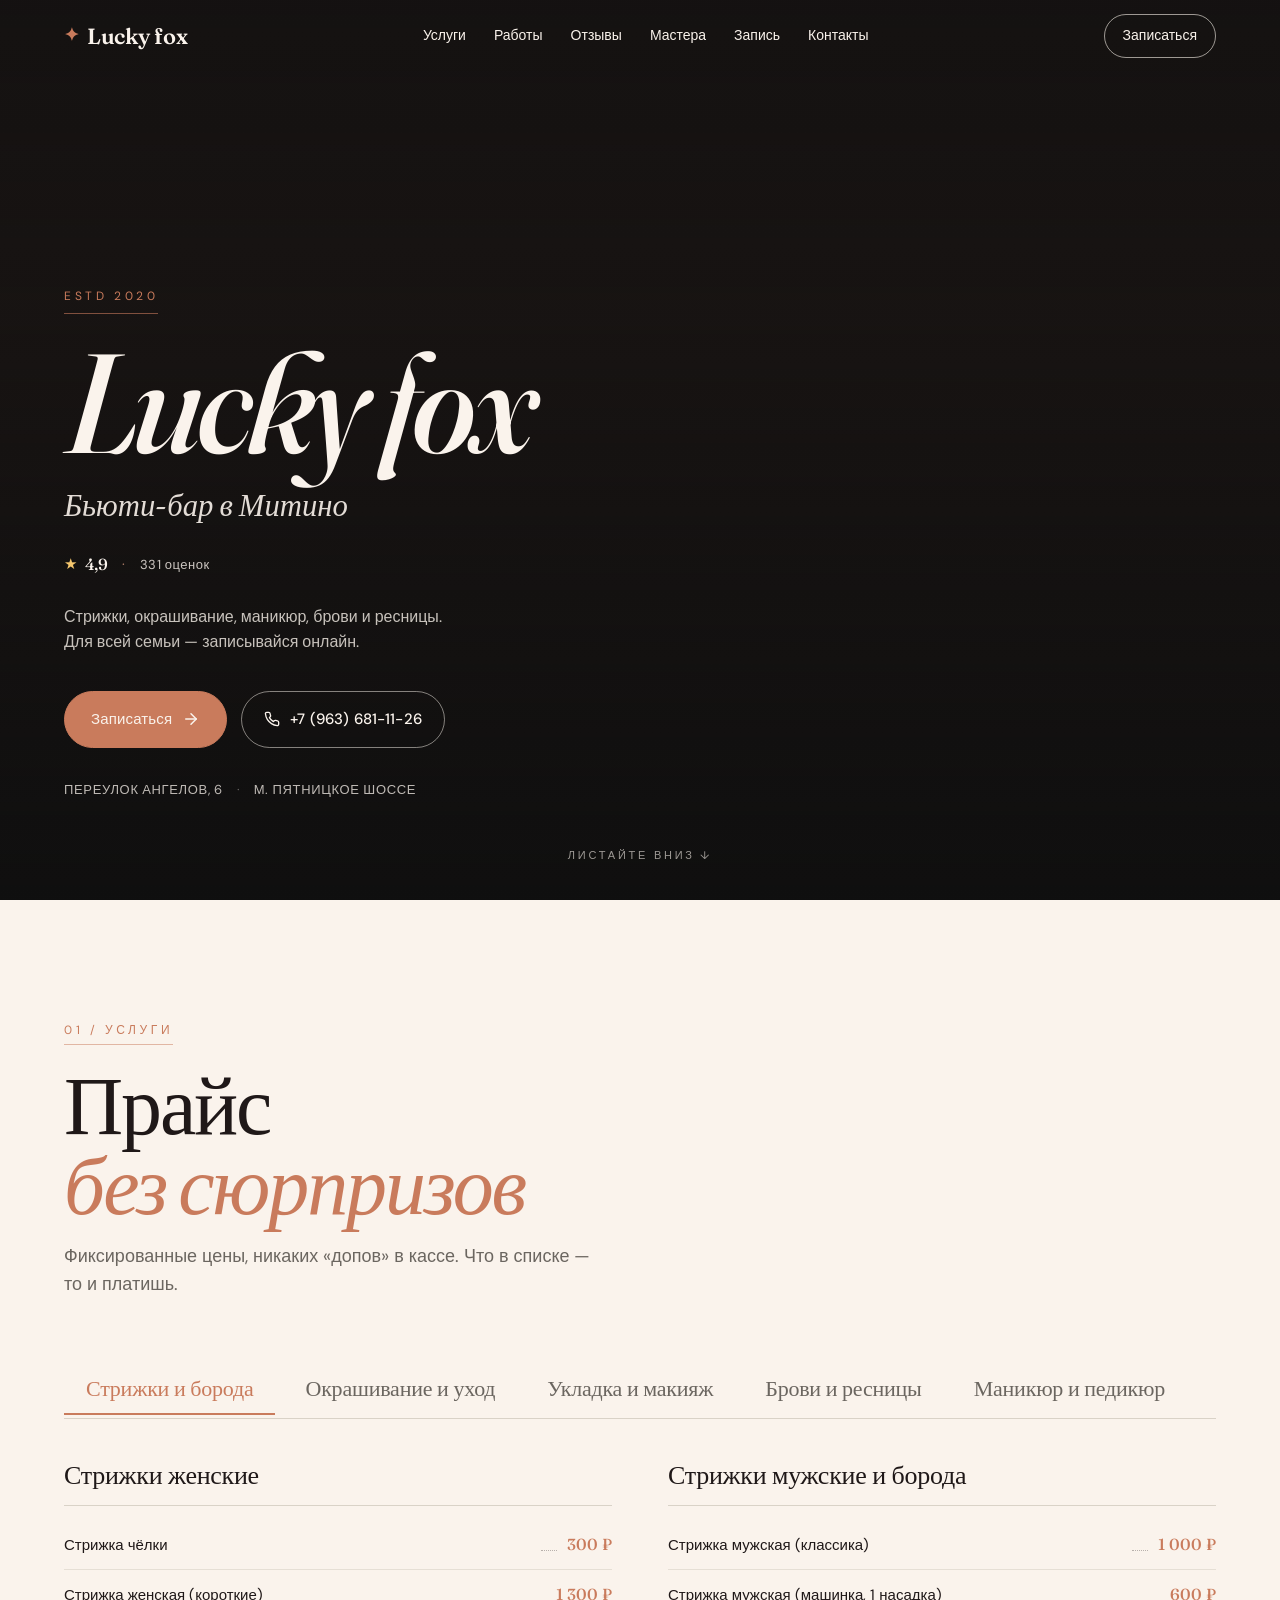
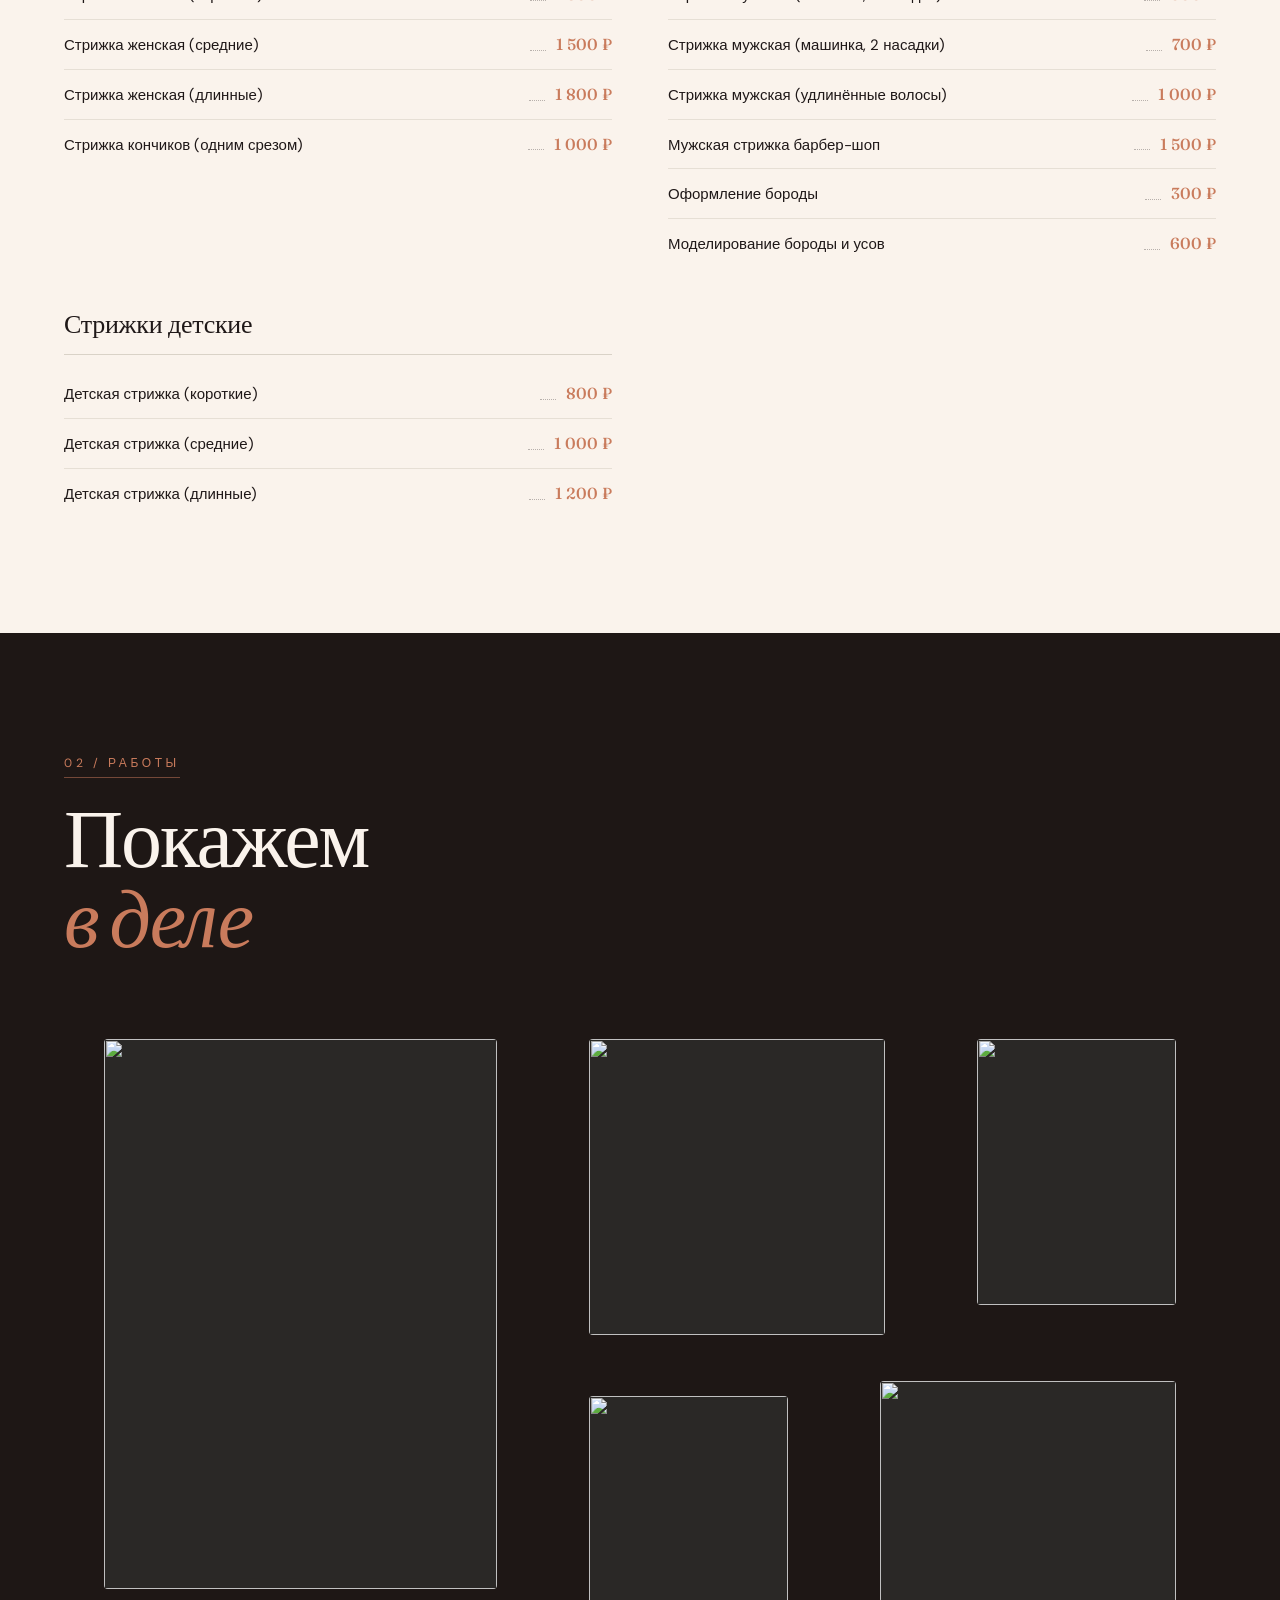
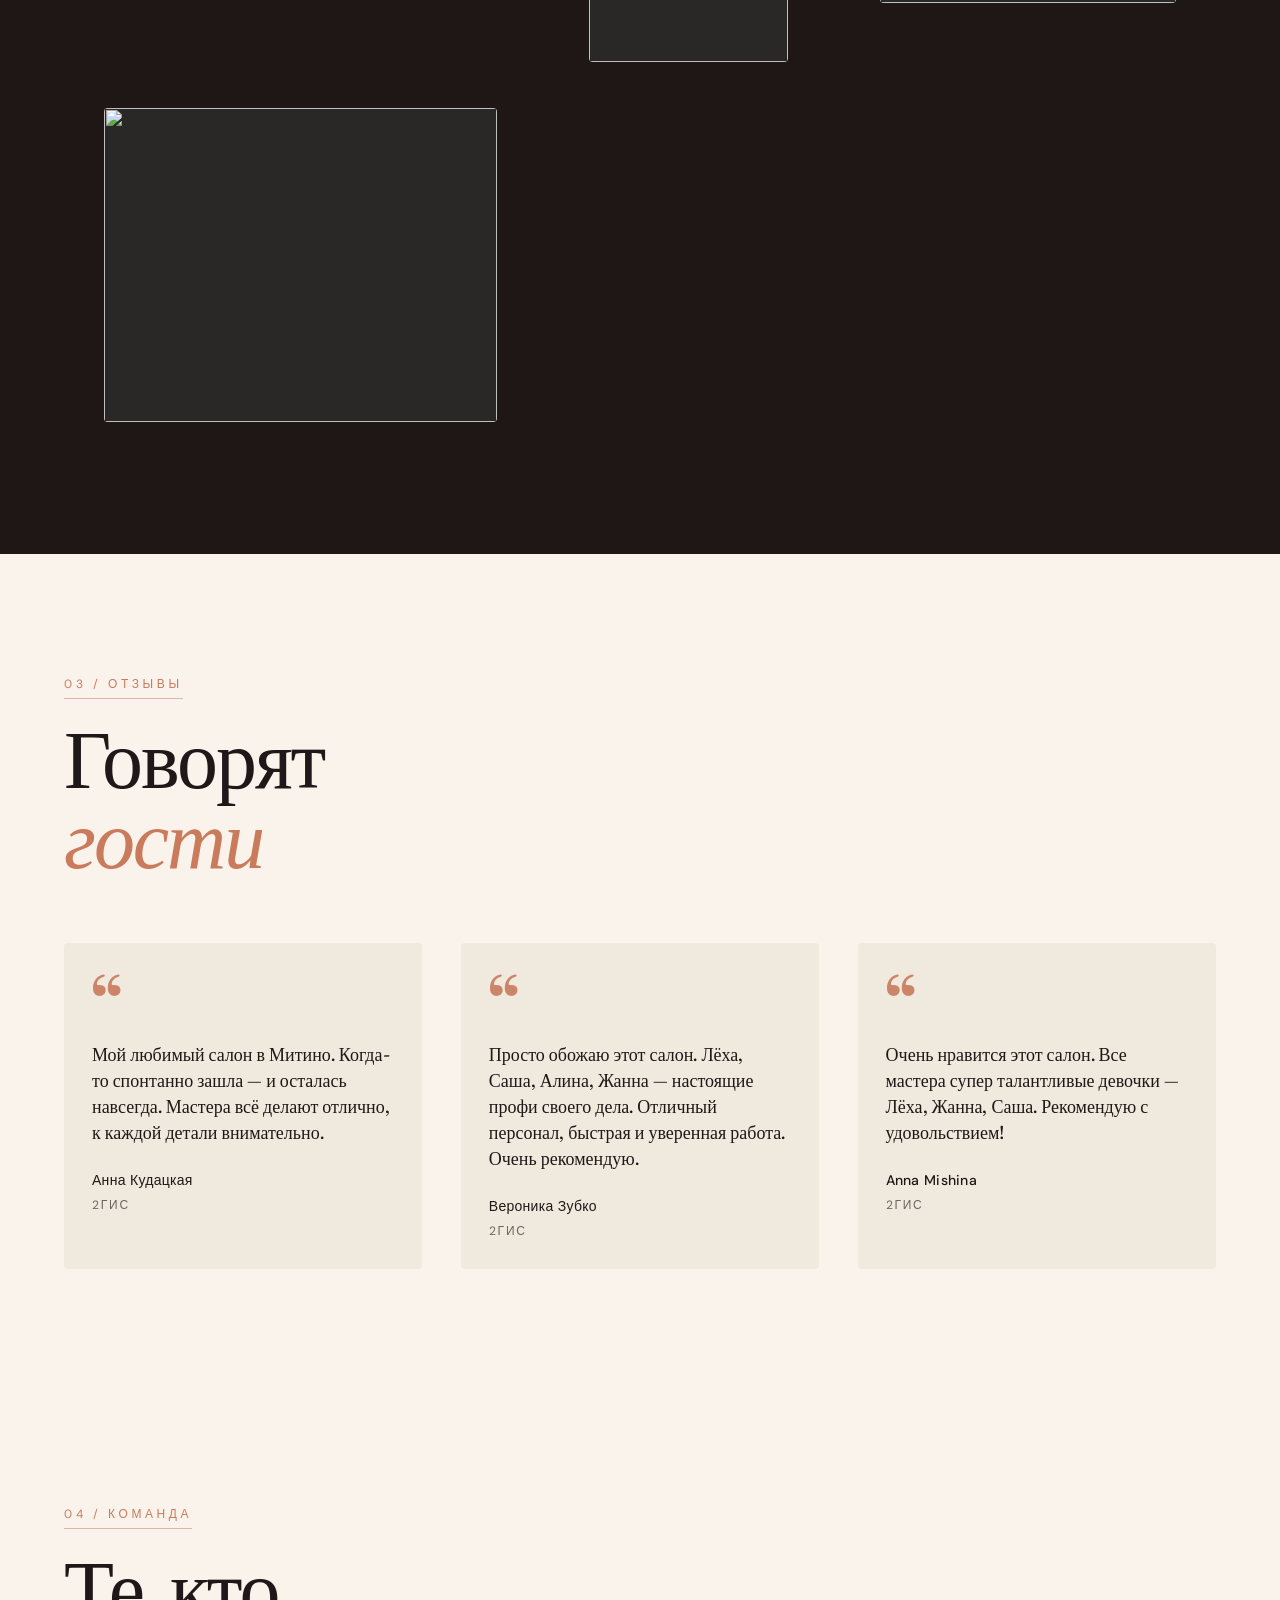
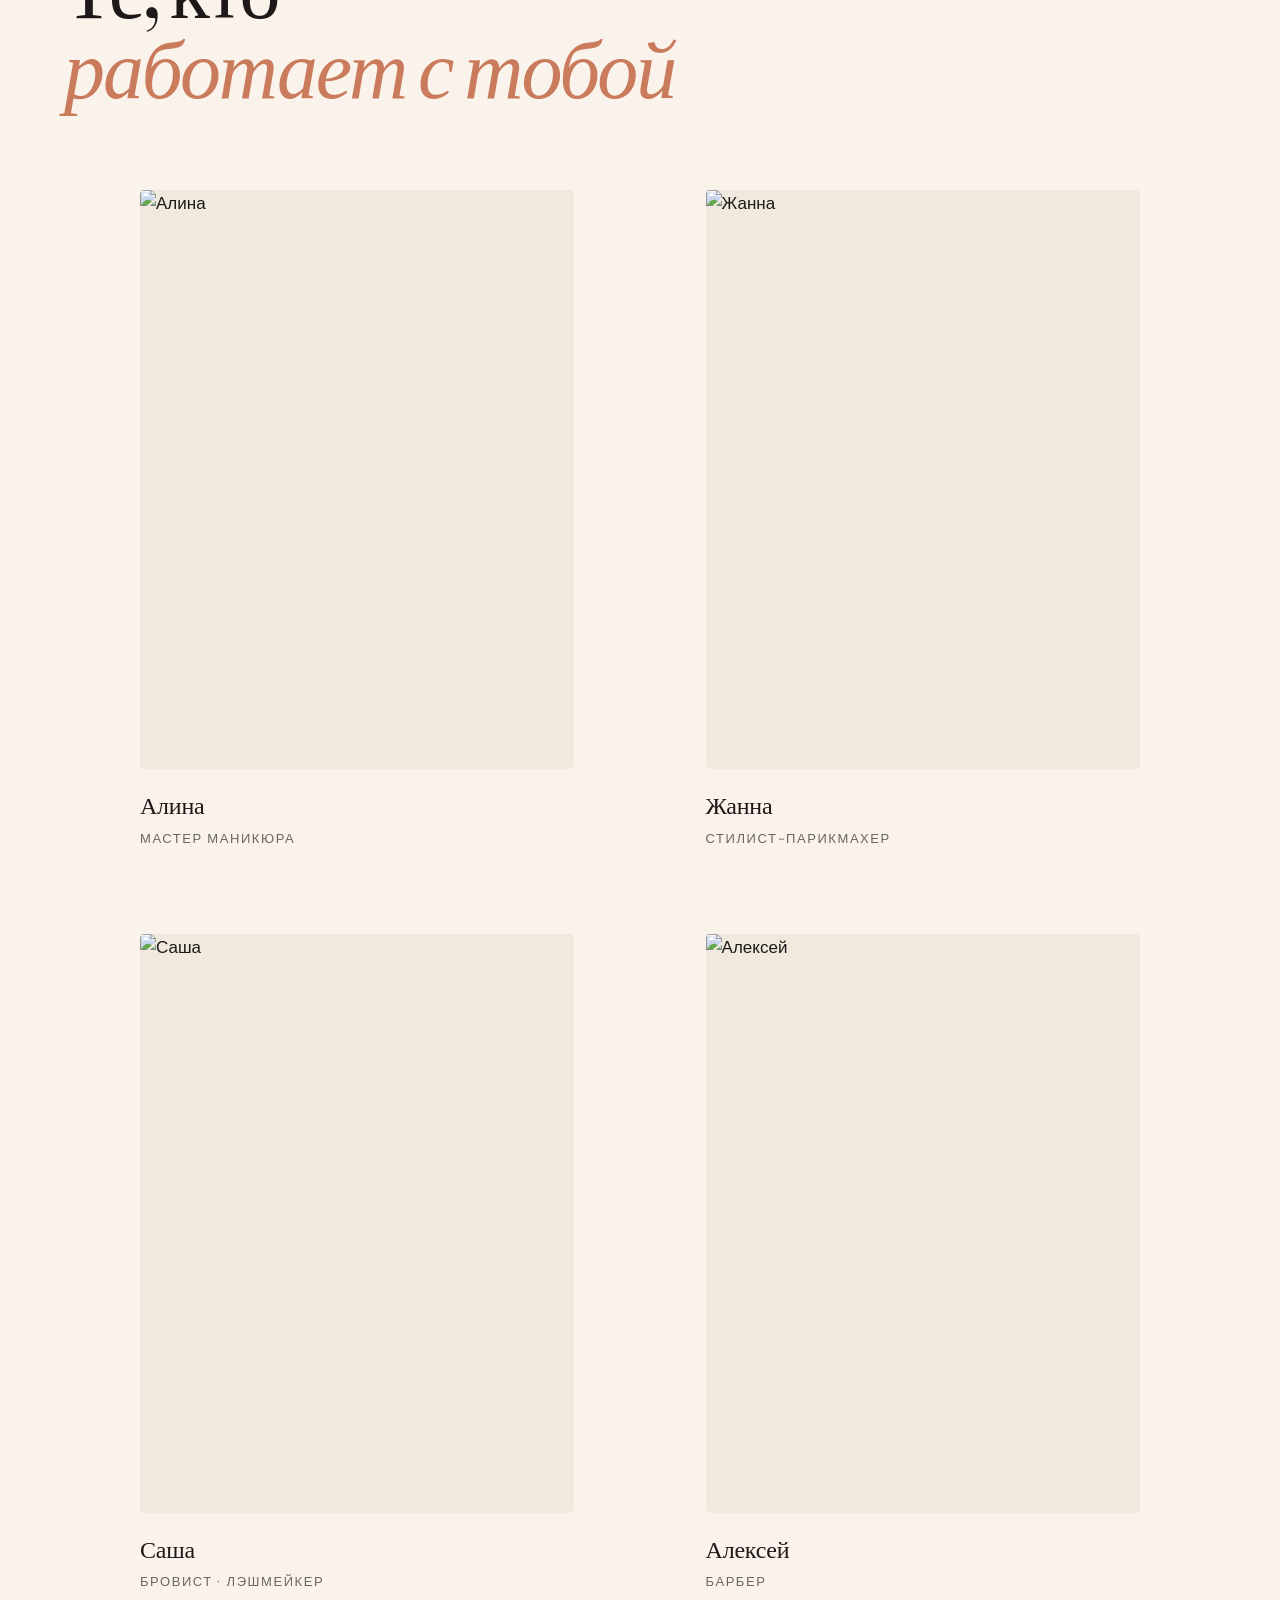
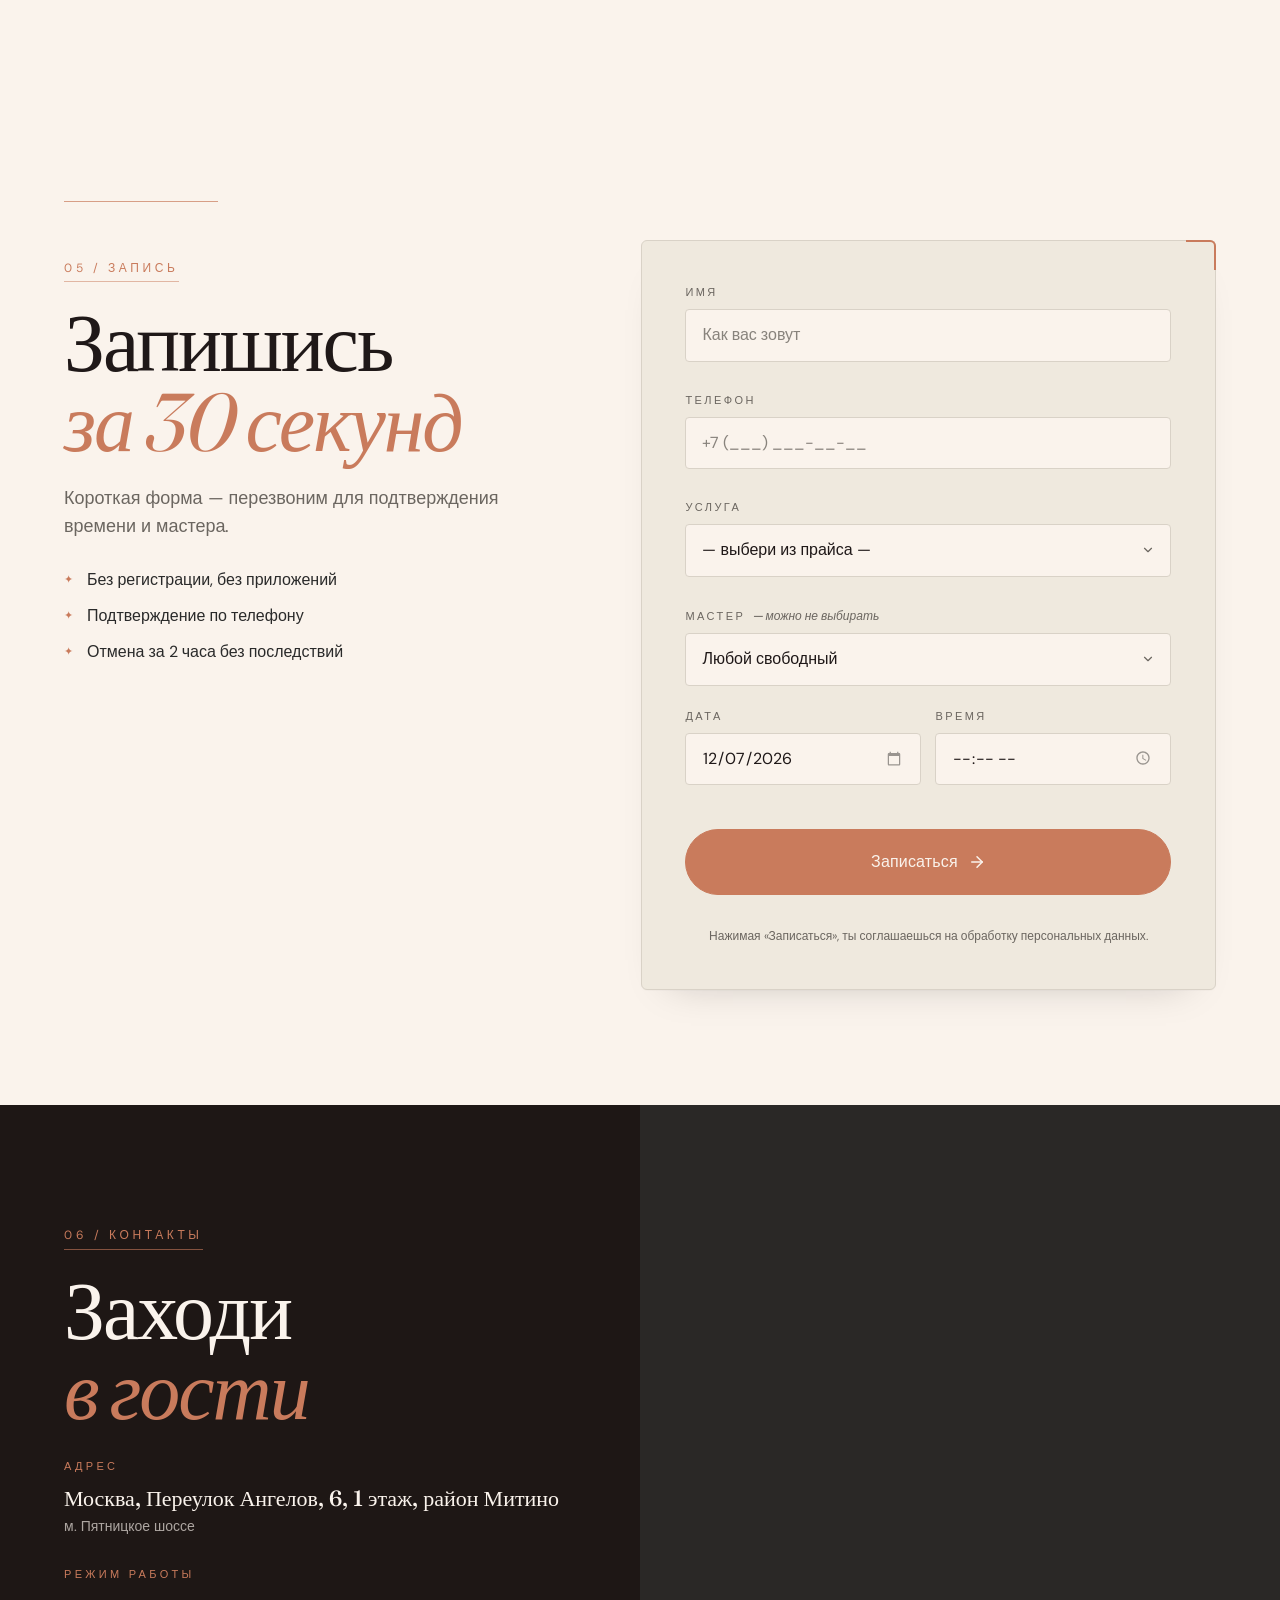
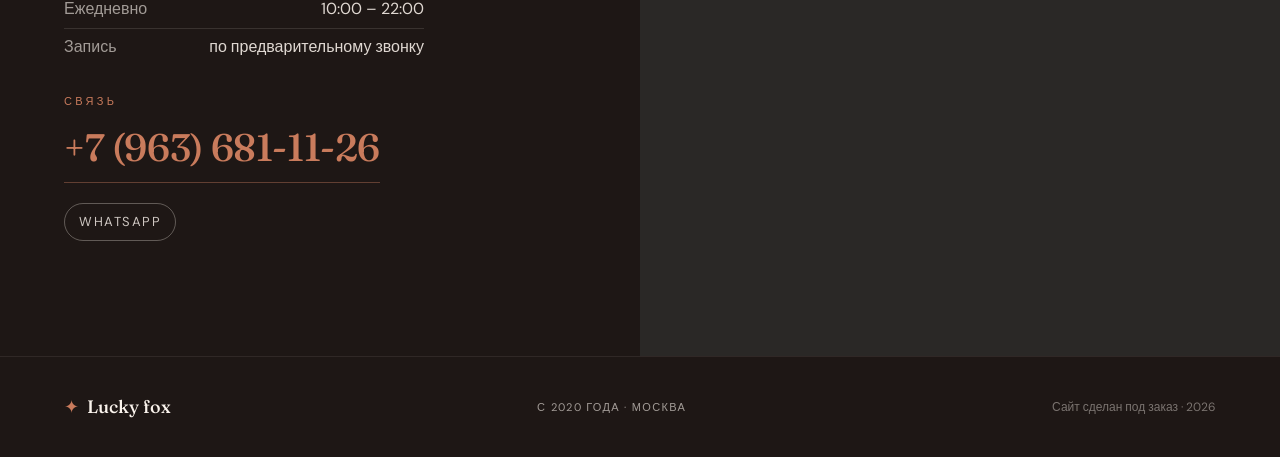
==== commit 5f0f0089: "Lucky fox: фикс обрезки кавычек на iOS (italic клипал глиф)" ====
--- a/index.html
+++ b/index.html
@@ -13,7 +13,7 @@
     href="https://fonts.googleapis.com/css2?family=Fraunces:opsz,wght@9..144,400;9..144,500;9..144,600;9..144,700&family=DM+Sans:opsz,wght@9..40,400;9..40,500;9..40,600&display=swap"
     rel="stylesheet"
   />
-  <link rel="stylesheet" href="style.css?v=3" />
+  <link rel="stylesheet" href="style.css?v=4" />
 </head>
 <body>
   <!-- Шапка (мини, прилипает к верху) -->
@@ -274,7 +274,7 @@
     <span class="fab__label">Записаться</span>
   </a>
 
-  <script src="config.js?v=3"></script>
-  <script src="script.js?v=3"></script>
+  <script src="config.js?v=4"></script>
+  <script src="script.js?v=4"></script>
 </body>
 </html>
--- a/style.css
+++ b/style.css
@@ -431,19 +431,22 @@
 }
 .review {
   position: relative;
-  padding: 32px 28px 28px;
+  padding: 24px 28px 28px;
   background: var(--paper-soft);
   border-radius: 4px;
+  display: flex;
+  flex-direction: column;
 }
 .review__mark {
   font-family: var(--display);
-  font-style: italic;
-  font-size: 92px;
+  font-style: normal;
+  font-weight: 700;
+  font-size: 64px;
   color: var(--accent);
-  line-height: .5;
-  position: absolute;
-  top: 28px; left: 22px;
-  opacity: .85;
+  line-height: 1.1;
+  display: block;
+  margin: 0 0 4px;
+  opacity: .9;
 }
 .review__text {
   font-family: var(--display);
@@ -451,8 +454,7 @@
   font-weight: 400;
   line-height: 1.45;
   color: var(--ink);
-  margin: 32px 0 24px;
-  position: relative;
+  margin: 0 0 24px;
 }
 .review__author {
   font-size: 14px;
